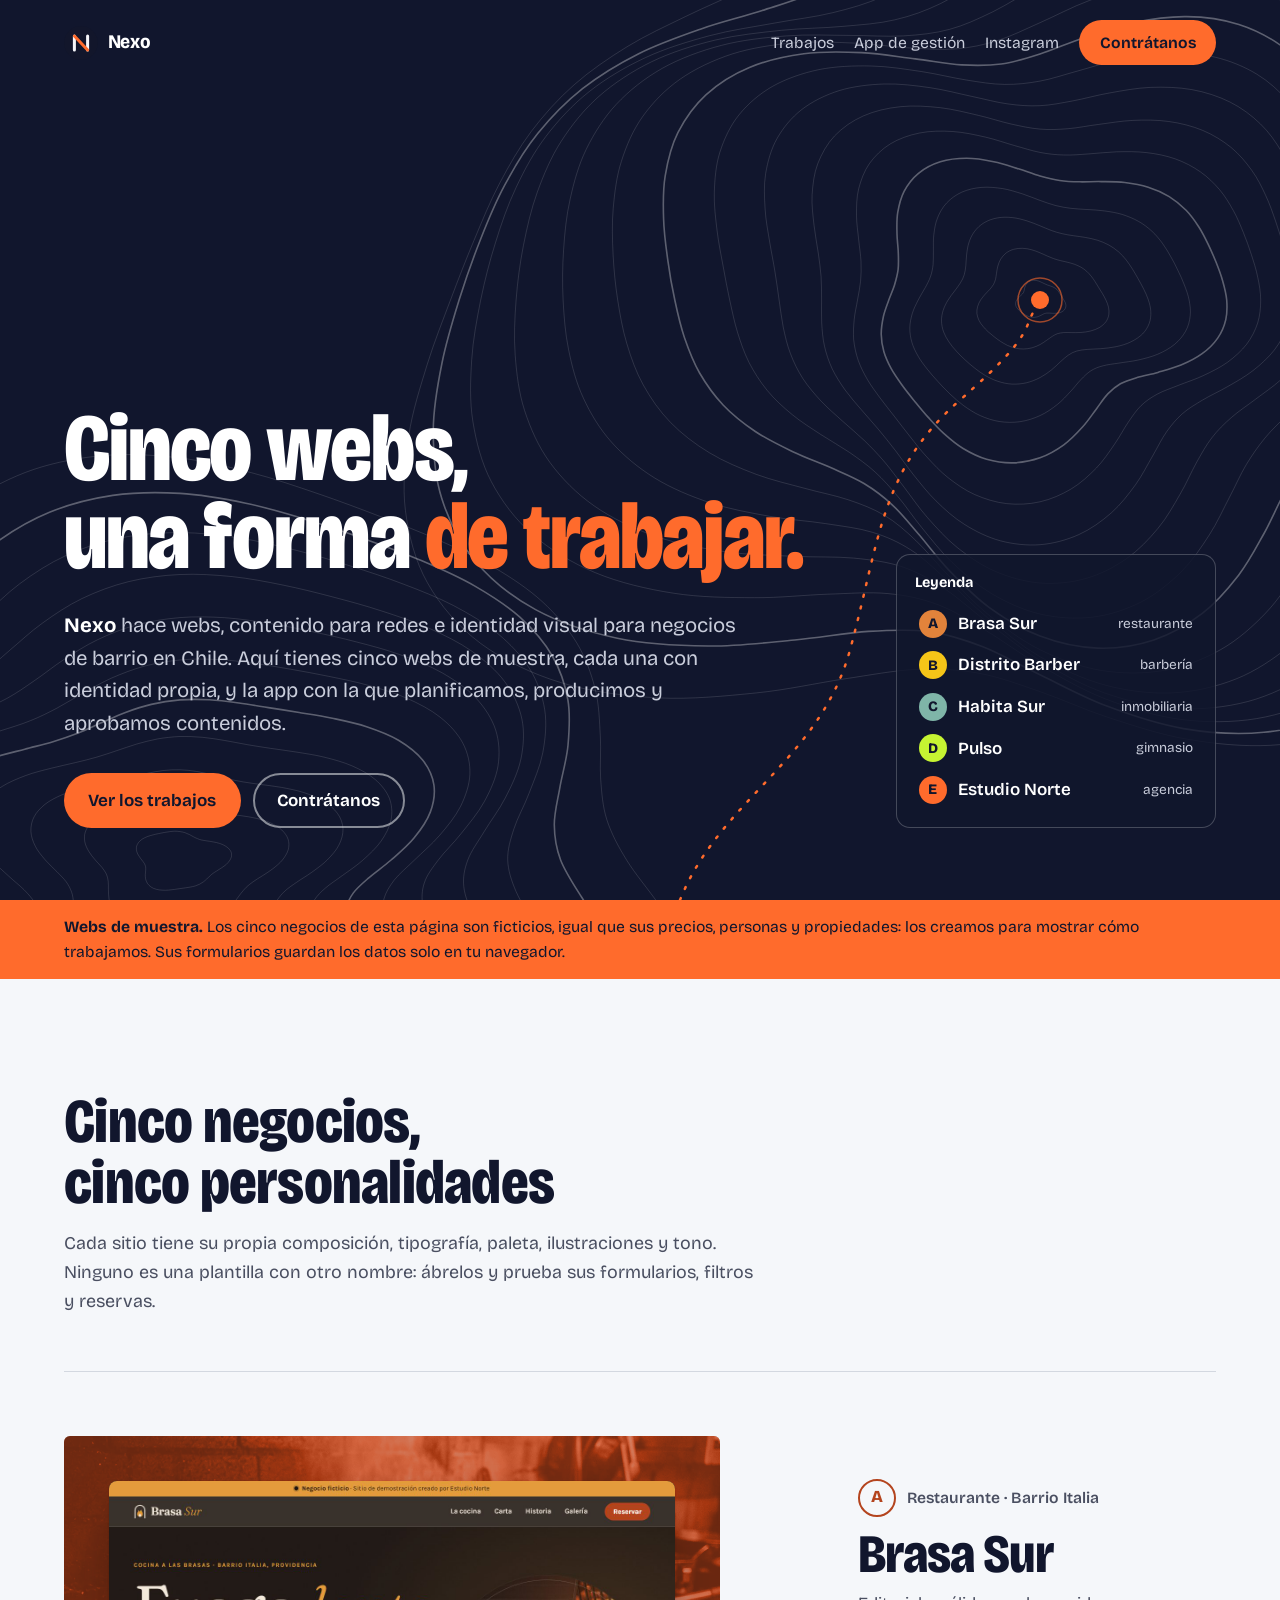
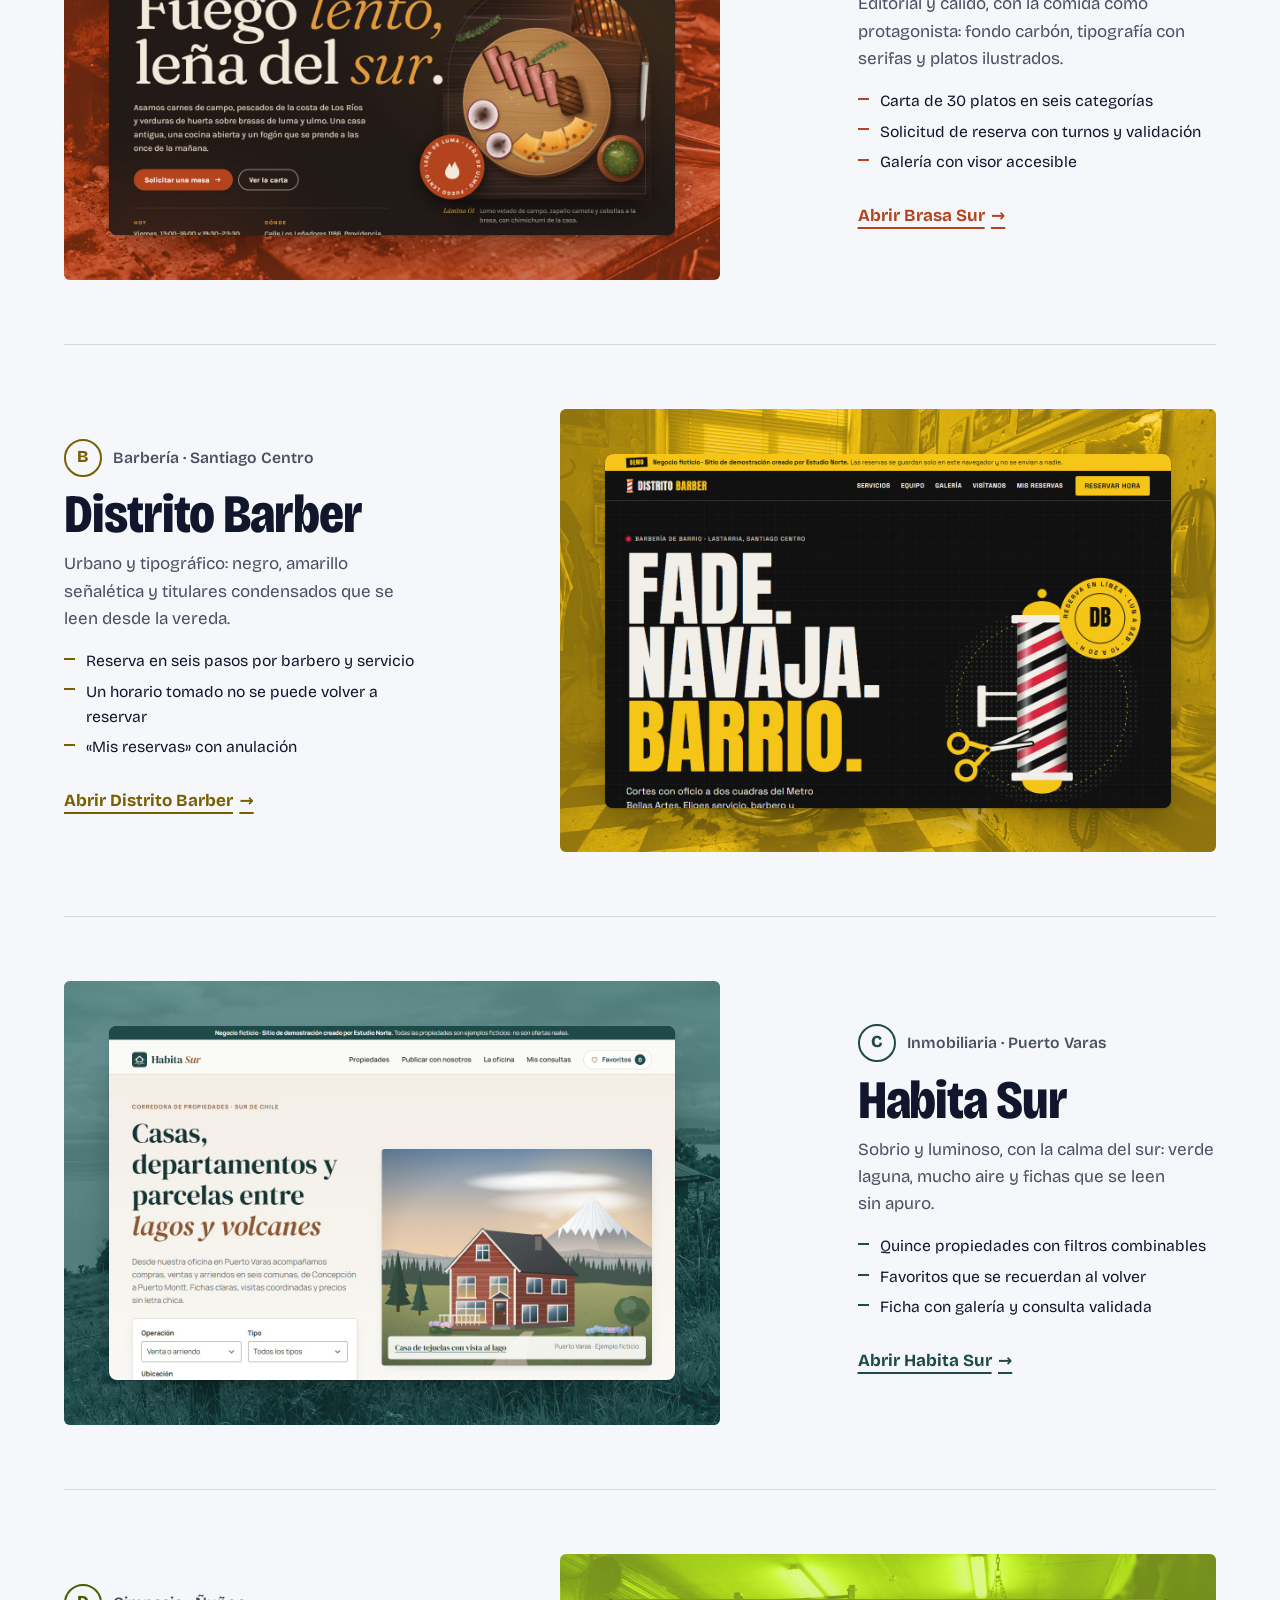
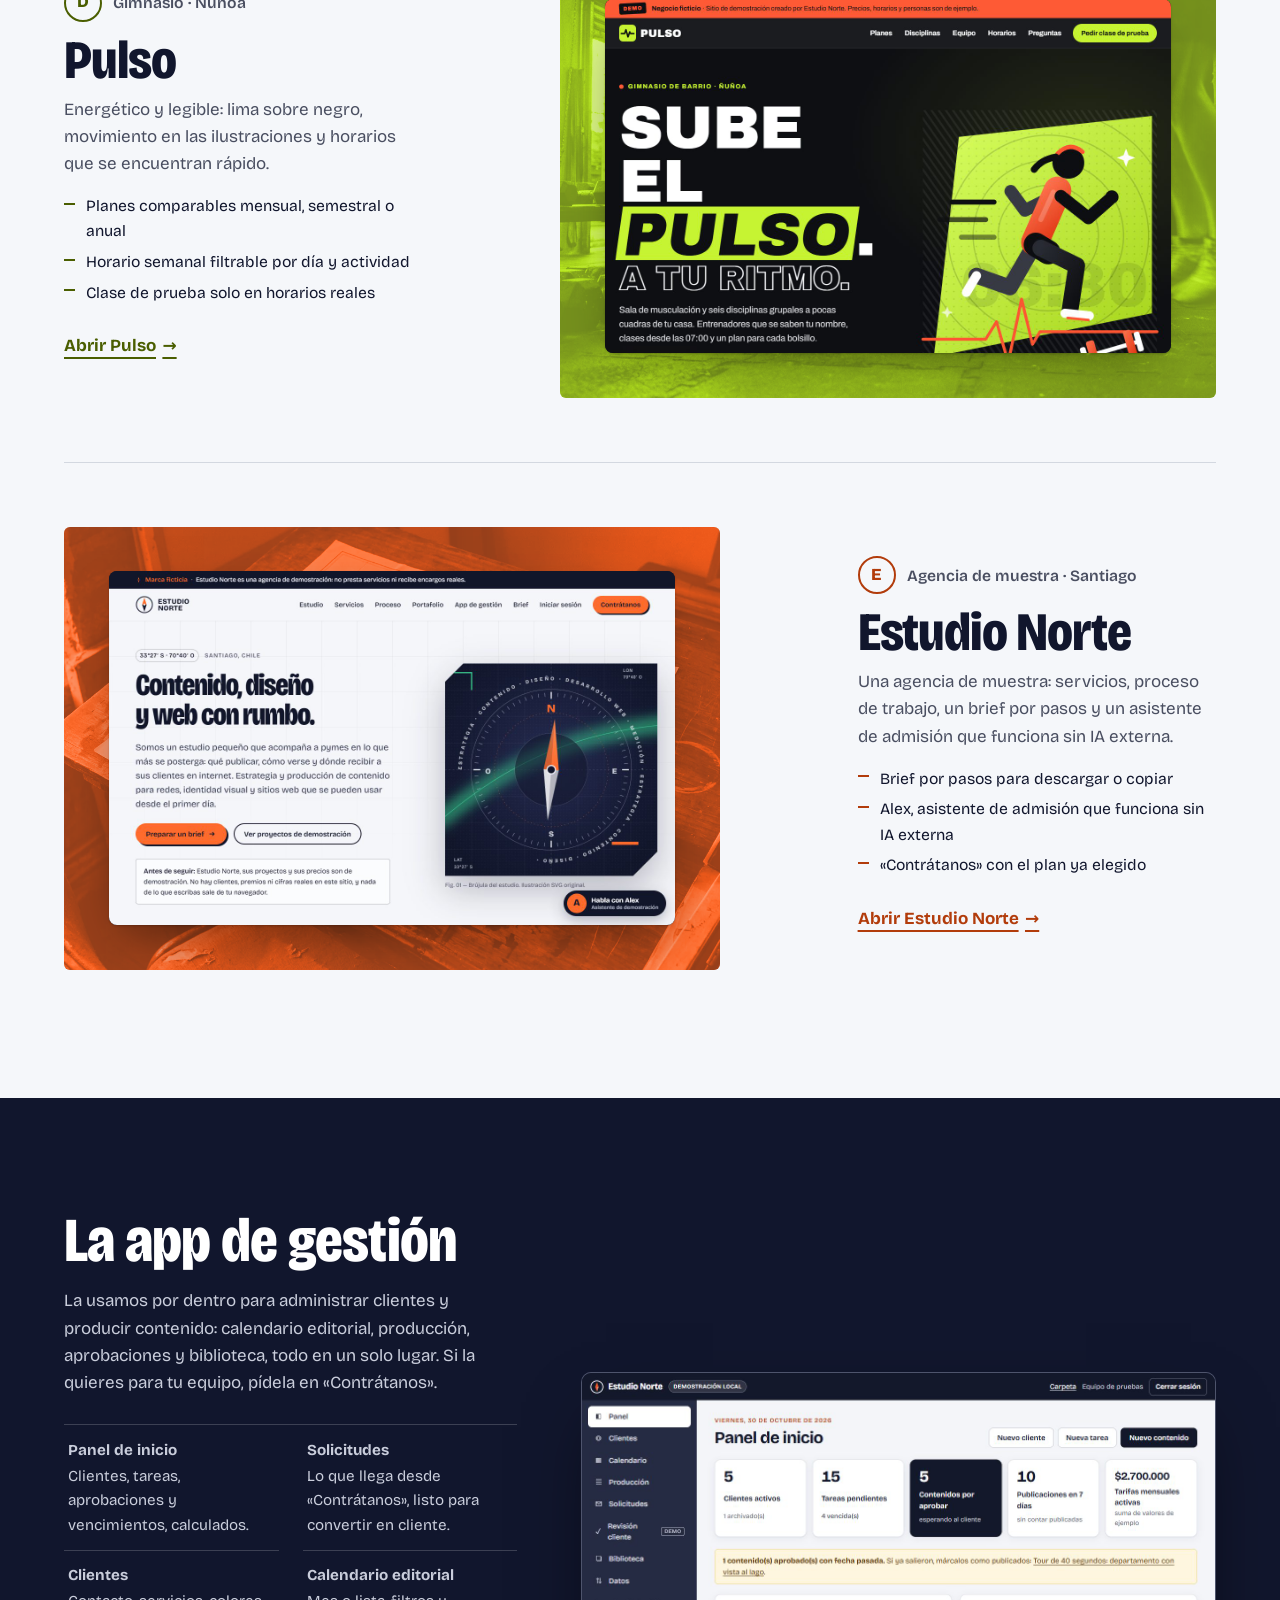
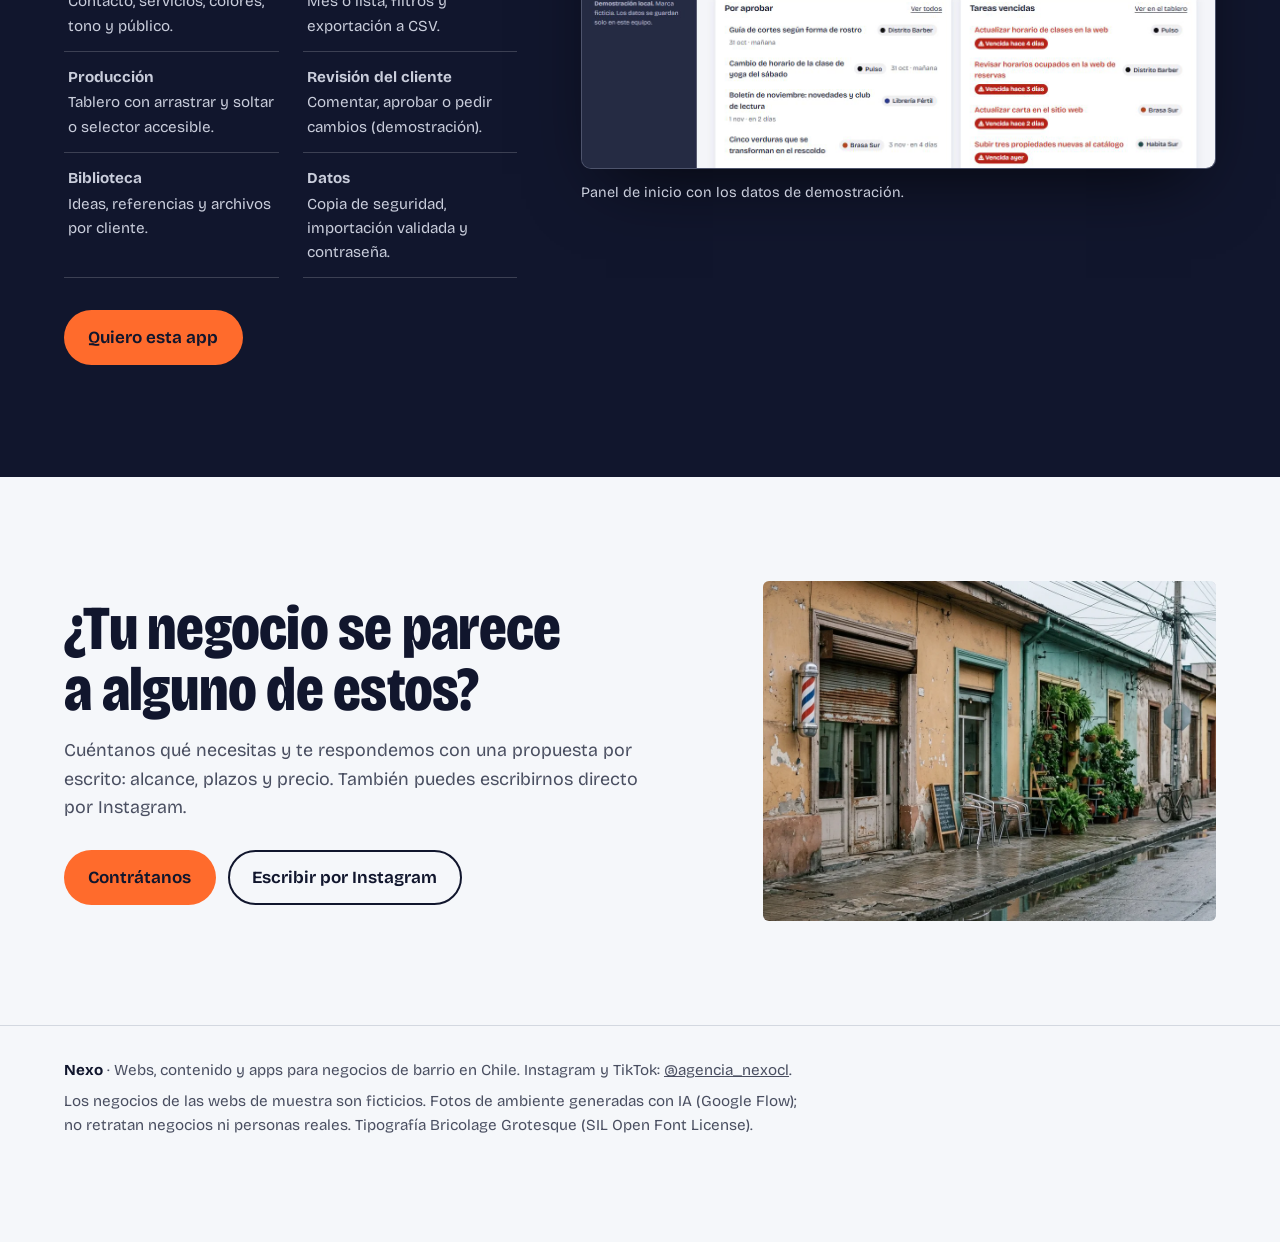
==== index.html @ 9f5756c7 "Publica la web de Nexo: inicio, Contrátanos y cinco webs de muestra Co-Authored-By: Claude Opus 5.5 " ====
<!doctype html>
<html lang="es">
<head>
  <meta charset="utf-8">
  <meta name="viewport" content="width=device-width, initial-scale=1">
  <title>Nexo · Webs, contenido y apps para negocios de barrio</title>
  <meta name="description" content="Nexo hace webs, contenido para redes e identidad visual para negocios de barrio en Chile. Mira cinco webs de muestra y pide tu propuesta.">
  <meta property="og:title" content="Nexo · Webs, contenido y apps para negocios de barrio">
  <meta property="og:description" content="Mira cinco webs de muestra y pide tu propuesta.">
  <meta property="og:image" content="portal/nexo-perfil.png">
  <meta name="theme-color" content="#12162B">
  <link rel="icon" href="app/assets/icono.svg" type="image/svg+xml">
  <link rel="preload" href="portal/assets/fonts/bricolage-grotesque-latin-standard.woff2" as="font" type="font/woff2" crossorigin>
  <link rel="stylesheet" href="portal/portal.css">
</head>
<body>
  <a class="saltar" href="#trabajos">Saltar a los trabajos</a>
  <header class="portada">
    <img class="portada__curvas" src="portal/assets/curvas.svg" alt="" aria-hidden="true">
    <nav class="portada__nav" aria-label="Principal">
      <a class="marca" href="index.html" aria-label="Nexo, inicio"><svg viewBox="0 0 1080 1080" aria-hidden="true"><rect width="1080" height="1080" rx="540" fill="#12162B"/><g fill="none" stroke-linecap="round"><path d="M330 760V320M750 760V320" stroke="#F5F6FA" stroke-width="96"/><path d="M330 320L750 760" stroke="#FF6B2C" stroke-width="96"/></g></svg>Nexo</a>
      <ul>
        <li><a href="#trabajos">Trabajos</a></li>
        <li><a href="#app">App de gestión</a></li>
        <li><a href="https://ig.me/m/agencia_nexocl" rel="noopener">Instagram</a></li>
        <li><a class="boton boton--ruta boton--nav" href="contratar.html">Contrátanos</a></li>
      </ul>
    </nav>

    <div class="portada__cuerpo">
      <h1><span>Cinco webs,</span> <span>una forma</span> <span>de trabajar.</span></h1>
      <p class="portada__bajada"><strong>Nexo</strong> hace webs, contenido para redes e identidad visual para negocios de barrio en Chile. Aquí tienes cinco webs de muestra, cada una con identidad propia, y la app con la que planificamos, producimos y aprobamos contenidos.</p>
      <div class="portada__acciones">
        <a class="boton boton--ruta" href="#trabajos">Ver los trabajos</a>
        <a class="boton boton--borde" href="contratar.html">Contrátanos</a>
      </div>
    </div>

    <nav class="leyenda" aria-label="Leyenda de trabajos">
      <p class="leyenda__titulo" id="leyenda-titulo">Leyenda</p>
      <ol aria-labelledby="leyenda-titulo">
        <li><a href="#obra-brasa"><span class="leyenda__clave" style="--c:#E2833B">A</span>Brasa Sur <small>restaurante</small></a></li>
        <li><a href="#obra-distrito"><span class="leyenda__clave" style="--c:#F5C518">B</span>Distrito Barber <small>barbería</small></a></li>
        <li><a href="#obra-habita"><span class="leyenda__clave" style="--c:#7FB5A8">C</span>Habita Sur <small>inmobiliaria</small></a></li>
        <li><a href="#obra-pulso"><span class="leyenda__clave" style="--c:#C6F432">D</span>Pulso <small>gimnasio</small></a></li>
        <li><a href="#obra-norte"><span class="leyenda__clave" style="--c:#FF6B2C">E</span>Estudio Norte <small>agencia</small></a></li>
      </ol>
    </nav>
  </header>

  <div class="aviso-ficticio" role="note">
    <p><strong>Webs de muestra.</strong> Los cinco negocios de esta página son ficticios, igual que sus precios, personas y propiedades: los creamos para mostrar cómo trabajamos. Sus formularios guardan los datos solo en tu navegador.</p>
  </div>

  <main id="trabajos" tabindex="-1">
    <section class="trabajos" aria-labelledby="t-trabajos">
      <div class="cabecera">
        <h2 id="t-trabajos">Cinco negocios, cinco personalidades</h2>
        <p>Cada sitio tiene su propia composición, tipografía, paleta, ilustraciones y tono. Ninguno es una plantilla con otro nombre: ábrelos y prueba sus formularios, filtros y reservas.</p>
      </div>

      <ol class="obras">
        <li class="obra" id="obra-brasa" style="--lamina:#B4441E;--clave:#B4441E">
          <a class="obra__lamina" href="sitios/brasa-sur/index.html" tabindex="-1" aria-hidden="true">
            <img class="obra__fondo" src="portal/fotos/en-brasa-sur.webp" alt="" width="1376" height="768" loading="lazy">
            <img src="portal/miniaturas/brasa-sur.jpg" alt="" width="1280" height="800" loading="lazy" data-miniatura>
            <span class="obra__respaldo">Brasa Sur</span>
          </a>
          <div class="obra__texto">
            <p class="obra__clave"><span aria-hidden="true">A</span>Restaurante · Barrio Italia</p>
            <h3 class="obra__nombre">Brasa Sur</h3>
            <p class="obra__desc">Editorial y cálido, con la comida como protagonista: fondo carbón, tipografía con serifas y platos ilustrados.</p>
            <ul class="obra__probar" aria-label="Qué probar en Brasa Sur">
              <li>Carta de 30 platos en seis categorías</li>
              <li>Solicitud de reserva con turnos y validación</li>
              <li>Galería con visor accesible</li>
            </ul>
            <a class="obra__ir" href="sitios/brasa-sur/index.html">Abrir Brasa Sur <span aria-hidden="true">→</span></a>
          </div>
        </li>

        <li class="obra" id="obra-distrito" style="--lamina:#F5C518;--clave:#7A5F00">
          <a class="obra__lamina" href="sitios/distrito-barber/index.html" tabindex="-1" aria-hidden="true">
            <img class="obra__fondo" src="portal/fotos/en-distrito-barber.webp" alt="" width="1376" height="768" loading="lazy">
            <img src="portal/miniaturas/distrito-barber.jpg" alt="" width="1280" height="800" loading="lazy" data-miniatura>
            <span class="obra__respaldo">Distrito Barber</span>
          </a>
          <div class="obra__texto">
            <p class="obra__clave"><span aria-hidden="true">B</span>Barbería · Santiago Centro</p>
            <h3 class="obra__nombre">Distrito Barber</h3>
            <p class="obra__desc">Urbano y tipográfico: negro, amarillo señalética y titulares condensados que se leen desde la vereda.</p>
            <ul class="obra__probar" aria-label="Qué probar en Distrito Barber">
              <li>Reserva en seis pasos por barbero y servicio</li>
              <li>Un horario tomado no se puede volver a reservar</li>
              <li>«Mis reservas» con anulación</li>
            </ul>
            <a class="obra__ir" href="sitios/distrito-barber/index.html">Abrir Distrito Barber <span aria-hidden="true">→</span></a>
          </div>
        </li>

        <li class="obra" id="obra-habita" style="--lamina:#1F4A4A;--clave:#1F4A4A">
          <a class="obra__lamina" href="sitios/habita-sur/index.html" tabindex="-1" aria-hidden="true">
            <img class="obra__fondo" src="portal/fotos/en-habita-sur.webp" alt="" width="1376" height="768" loading="lazy">
            <img src="portal/miniaturas/habita-sur.jpg" alt="" width="1280" height="800" loading="lazy" data-miniatura>
            <span class="obra__respaldo">Habita Sur</span>
          </a>
          <div class="obra__texto">
            <p class="obra__clave"><span aria-hidden="true">C</span>Inmobiliaria · Puerto Varas</p>
            <h3 class="obra__nombre">Habita Sur</h3>
            <p class="obra__desc">Sobrio y luminoso, con la calma del sur: verde laguna, mucho aire y fichas que se leen sin apuro.</p>
            <ul class="obra__probar" aria-label="Qué probar en Habita Sur">
              <li>Quince propiedades con filtros combinables</li>
              <li>Favoritos que se recuerdan al volver</li>
              <li>Ficha con galería y consulta validada</li>
            </ul>
            <a class="obra__ir" href="sitios/habita-sur/index.html">Abrir Habita Sur <span aria-hidden="true">→</span></a>
          </div>
        </li>

        <li class="obra" id="obra-pulso" style="--lamina:#C6F432;--clave:#4A5E00">
          <a class="obra__lamina" href="sitios/pulso/index.html" tabindex="-1" aria-hidden="true">
            <img class="obra__fondo" src="portal/fotos/en-pulso.webp" alt="" width="1376" height="768" loading="lazy">
            <img src="portal/miniaturas/pulso.jpg" alt="" width="1280" height="800" loading="lazy" data-miniatura>
            <span class="obra__respaldo">Pulso</span>
          </a>
          <div class="obra__texto">
            <p class="obra__clave"><span aria-hidden="true">D</span>Gimnasio · Ñuñoa</p>
            <h3 class="obra__nombre">Pulso</h3>
            <p class="obra__desc">Energético y legible: lima sobre negro, movimiento en las ilustraciones y horarios que se encuentran rápido.</p>
            <ul class="obra__probar" aria-label="Qué probar en Pulso">
              <li>Planes comparables mensual, semestral o anual</li>
              <li>Horario semanal filtrable por día y actividad</li>
              <li>Clase de prueba solo en horarios reales</li>
            </ul>
            <a class="obra__ir" href="sitios/pulso/index.html">Abrir Pulso <span aria-hidden="true">→</span></a>
          </div>
        </li>

        <li class="obra" id="obra-norte" style="--lamina:#FF6B2C;--clave:#B23C0B">
          <a class="obra__lamina" href="sitios/estudio-norte/index.html" tabindex="-1" aria-hidden="true">
            <img class="obra__fondo" src="portal/fotos/en-mesa-de-trabajo.webp" alt="" width="1376" height="768" loading="lazy">
            <img src="portal/miniaturas/estudio-norte.jpg" alt="" width="1280" height="800" loading="lazy" data-miniatura>
            <span class="obra__respaldo">Estudio Norte</span>
          </a>
          <div class="obra__texto">
            <p class="obra__clave"><span aria-hidden="true">E</span>Agencia de muestra · Santiago</p>
            <h3 class="obra__nombre">Estudio Norte</h3>
            <p class="obra__desc">Una agencia de muestra: servicios, proceso de trabajo, un brief por pasos y un asistente de admisión que funciona sin IA externa.</p>
            <ul class="obra__probar" aria-label="Qué probar en Estudio Norte">
              <li>Brief por pasos para descargar o copiar</li>
              <li>Alex, asistente de admisión que funciona sin IA externa</li>
              <li>«Contrátanos» con el plan ya elegido</li>
            </ul>
            <a class="obra__ir" href="sitios/estudio-norte/index.html">Abrir Estudio Norte <span aria-hidden="true">→</span></a>
          </div>
        </li>
      </ol>
    </section>

    <section class="app" id="app" aria-labelledby="t-app">
      <div class="app__interior">
        <div class="app__texto">
          <h2 id="t-app">La app de gestión</h2>
          <p>La usamos por dentro para administrar clientes y producir contenido: calendario editorial, producción, aprobaciones y biblioteca, todo en un solo lugar. Si la quieres para tu equipo, pídela en «Contrátanos».</p>
          <ul class="funciones">
            <li><span class="funcion"><strong>Panel de inicio</strong><span>Clientes, tareas, aprobaciones y vencimientos, calculados.</span></span></li>
            <li><span class="funcion"><strong>Solicitudes</strong><span>Lo que llega desde «Contrátanos», listo para convertir en cliente.</span></span></li>
            <li><span class="funcion"><strong>Clientes</strong><span>Contacto, servicios, colores, tono y público.</span></span></li>
            <li><span class="funcion"><strong>Calendario editorial</strong><span>Mes o lista, filtros y exportación a CSV.</span></span></li>
            <li><span class="funcion"><strong>Producción</strong><span>Tablero con arrastrar y soltar o selector accesible.</span></span></li>
            <li><span class="funcion"><strong>Revisión del cliente</strong><span>Comentar, aprobar o pedir cambios (demostración).</span></span></li>
            <li><span class="funcion"><strong>Biblioteca</strong><span>Ideas, referencias y archivos por cliente.</span></span></li>
            <li><span class="funcion"><strong>Datos</strong><span>Copia de seguridad, importación validada y contraseña.</span></span></li>
          </ul>
          <div class="app__accion">
            <a class="boton boton--ruta" href="contratar.html?plan=conversar&amp;origen=web-app">Quiero esta app</a>
          </div>
        </div>
        <figure class="app__captura">
          <img src="portal/miniaturas/app-panel.jpg" alt="Panel de inicio de la app: indicadores de clientes activos, tareas vencidas y contenidos por aprobar, con la lista de próximos vencimientos." width="1280" height="800" loading="lazy" data-miniatura>
          <figcaption>Panel de inicio con los datos de demostración.</figcaption>
        </figure>
      </div>
    </section>

    <section class="rumbo" aria-labelledby="t-rumbo">
      <div class="rumbo__texto">
        <h2 id="t-rumbo">¿Tu negocio se parece a alguno de estos?</h2>
        <p>Cuéntanos qué necesitas y te respondemos con una propuesta por escrito: alcance, plazos y precio. También puedes escribirnos directo por Instagram.</p>
        <div class="rumbo__acciones">
          <a class="boton boton--ruta" href="contratar.html">Contrátanos</a>
          <a class="boton boton--linea" href="https://ig.me/m/agencia_nexocl" rel="noopener">Escribir por Instagram</a>
        </div>
      </div>
      <figure class="rumbo__foto">
        <img src="portal/fotos/en-barrio.webp" alt="Calle de un barrio de Santiago después de la lluvia: fachadas antiguas color ocre y turquesa, una barbería, un café con pizarra y una tienda de plantas." width="1376" height="768" loading="lazy">
      </figure>
    </section>
  </main>

  <footer class="pie">
    <p><strong>Nexo</strong> · Webs, contenido y apps para negocios de barrio en Chile. Instagram y TikTok: <a href="https://www.instagram.com/agencia_nexocl/" rel="noopener">@agencia_nexocl</a>.</p>
    <p>Los negocios de las webs de muestra son ficticios. Fotos de ambiente generadas con IA (Google Flow); no retratan negocios ni personas reales. Tipografía Bricolage Grotesque (SIL Open Font License).</p>
  </footer>
  <script src="portal/portal.js"></script>
</body>
</html>
---- portal/portal.css ----
/* Portafolio de Estudio Norte · hoja topográfica: tinta azul noche, carta fría y una ruta naranja. */
@font-face {
  font-family: 'Bricolage Grotesque';
  src: url('assets/fonts/bricolage-grotesque-latin-standard.woff2') format('woff2-variations'), url('assets/fonts/bricolage-grotesque-latin-standard.woff2') format('woff2');
  font-weight: 200 800; font-stretch: 75% 100%; font-display: swap;
}

:root {
  --noche: oklch(0.21 0.045 272);
  --noche-2: oklch(0.29 0.055 272);
  --carta: oklch(0.975 0.005 262);
  --carta-2: oklch(0.945 0.008 262);
  --superficie: oklch(1 0 0);
  --tinta: oklch(0.21 0.045 272);
  --tinta-suave: oklch(0.43 0.03 272);
  --linea: oklch(0.88 0.012 265);
  --sobre-noche: oklch(0.85 0.02 272);
  --ruta: #FF6B2C;
  --ruta-texto: #B23C0B;
  --fuente: 'Bricolage Grotesque', 'Segoe UI', system-ui, -apple-system, Roboto, sans-serif;
  --margen: clamp(1rem, 5vw, 4.5rem);
  --ancho: 1440px;
  --curva: cubic-bezier(.22, 1, .36, 1);
}
*, *::before, *::after { box-sizing: border-box; }
html { scroll-behavior: smooth; }
body { margin: 0; font-family: var(--fuente); color: var(--tinta); background: var(--carta); line-height: 1.6; font-size: 1.0625rem; -webkit-font-smoothing: antialiased; }
img { max-width: 100%; height: auto; }
a { color: inherit; }
h1, h2, h3 { text-wrap: balance; overflow-wrap: break-word; }
p { text-wrap: pretty; }
:focus-visible { outline: 3px solid var(--ruta); outline-offset: 3px; border-radius: 4px; }
[hidden] { display: none !important; }
.sr-only { position: absolute; width: 1px; height: 1px; padding: 0; margin: -1px; overflow: hidden; clip: rect(0 0 0 0); white-space: nowrap; border: 0; }
.saltar { position: absolute; left: 12px; top: -60px; background: var(--superficie); color: var(--tinta); padding: .6rem 1rem; z-index: 50; border-radius: 6px; }
.saltar:focus { top: 12px; }
main { outline: none; }

/* Botones */
.boton { display: inline-flex; align-items: center; justify-content: center; min-height: 48px; padding: .75rem 1.4rem; border-radius: 999px; font: inherit; font-weight: 650; text-decoration: none; border: 2px solid transparent; cursor: pointer; }
.boton--ruta { background: var(--ruta); color: var(--noche); }
.boton--ruta:hover { background: #FF8550; }
.boton--borde { border-color: oklch(1 0 0 / .5); color: #fff; background: transparent; }
.boton--borde:hover { border-color: #fff; background: oklch(1 0 0 / .08); }
.boton--noche { background: var(--noche); color: #fff; }
.boton--noche:hover { background: var(--noche-2); }
.boton--linea { border-color: var(--noche); color: var(--noche); background: transparent; }
.boton--linea:hover { background: var(--noche); color: #fff; }
.boton--texto { background: none; color: var(--tinta); text-decoration: underline; text-decoration-thickness: 2px; text-underline-offset: 6px; text-decoration-color: var(--ruta); }
.boton--nav { min-height: 44px; padding: .5rem 1.15rem; }

/* Portada: mapa de curvas de nivel */
.portada {
  position: relative; overflow: clip; isolation: isolate;
  background: var(--noche); color: #fff;
  padding: 1.25rem var(--margen) clamp(2.5rem, 6vw, 4.5rem);
  display: grid; grid-template-columns: minmax(0, 1fr); gap: clamp(2.5rem, 6vw, 4rem);
}
.portada__curvas { position: absolute; inset: 0; width: 100%; height: 100%; object-fit: cover; z-index: -1; pointer-events: none; }
.portada__nav { display: flex; flex-wrap: wrap; align-items: center; justify-content: space-between; gap: .75rem 1.5rem; }
.marca { display: inline-flex; align-items: center; gap: .6rem; font-weight: 750; font-size: 1.2rem; font-stretch: 90%; text-decoration: none; letter-spacing: -.01em; }
.marca svg { width: 34px; height: 34px; }
.portada__nav ul { list-style: none; display: flex; flex-wrap: wrap; align-items: center; gap: .25rem 1.25rem; margin: 0; padding: 0; font-size: .98rem; }
.portada__nav ul a:not(.boton) { text-decoration: none; color: var(--sobre-noche); padding: .35rem 0; display: inline-block; }
.portada__nav ul a:not(.boton):hover { color: #fff; text-decoration: underline; text-decoration-color: var(--ruta); text-decoration-thickness: 2px; text-underline-offset: 6px; }
.portada__nav .nav-sesion a:not(.boton) { color: #fff; font-weight: 650; }
.portada__cuerpo { max-width: 56rem; margin-top: clamp(2rem, 9vw, 7.5rem); }
.portada h1 { font-weight: 800; font-stretch: 82%; font-size: clamp(2.9rem, 1.2rem + 7vw, 6rem); line-height: .92; letter-spacing: -.012em; margin: 0 0 1.75rem; }
.portada h1 span { display: inline-block; }
.portada h1 span:last-child { color: var(--ruta); }
.portada__bajada { font-size: clamp(1.08rem, 1rem + .35vw, 1.3rem); max-width: 54ch; color: var(--sobre-noche); margin: 0 0 2rem; }
.portada__bajada strong { color: #fff; }
.portada__acciones { display: flex; flex-wrap: wrap; gap: .75rem; }

.leyenda { align-self: end; justify-self: start; width: min(100%, 22rem); padding: 1rem 1.1rem 1.1rem; border: 1px solid oklch(1 0 0 / .22); border-radius: 14px; background: oklch(0.21 0.045 272 / .82); }
.leyenda__titulo { margin: 0 0 .6rem; font-size: .9rem; font-weight: 700; color: #fff; }
.leyenda ol { list-style: none; margin: 0; padding: 0; display: grid; gap: .15rem; }
.leyenda a { display: flex; align-items: center; gap: .7rem; padding: .35rem .25rem; border-radius: 8px; text-decoration: none; color: #fff; font-weight: 600; }
.leyenda a:hover { background: oklch(1 0 0 / .08); }
.leyenda small { margin-left: auto; font-size: .85rem; font-weight: 400; color: var(--sobre-noche); }
.leyenda__clave { width: 28px; height: 28px; flex-shrink: 0; display: grid; place-items: center; border-radius: 50%; background: var(--c); color: var(--noche); font-weight: 800; font-size: .9rem; }
@media (min-width: 1000px) {
  .portada { grid-template-columns: minmax(0, 1fr) 20rem; grid-template-rows: auto 1fr; min-height: min(100svh, 920px); }
  .portada__nav { grid-column: 1 / -1; }
  .portada__cuerpo { align-self: end; }
  .leyenda { justify-self: end; }
}

.aviso-ficticio { background: var(--ruta); color: var(--noche); padding: .9rem var(--margen); }
.aviso-ficticio p { margin: 0; max-width: 1100px; font-size: .98rem; }

/* Trabajos */
.trabajos { padding: clamp(3.5rem, 9vw, 7rem) var(--margen) clamp(2rem, 5vw, 4rem); max-width: 1440px; margin: 0 auto; }
.cabecera { max-width: 46rem; margin-bottom: clamp(2rem, 5vw, 3.5rem); }
.cabecera h2, .app h2, .rumbo h2, .titulo-404 { font-weight: 800; font-stretch: 80%; font-size: clamp(2.1rem, 1rem + 3.8vw, 3.9rem); line-height: .98; letter-spacing: -.012em; margin: 0 0 1rem; }
.cabecera p { color: var(--tinta-suave); font-size: 1.12rem; margin: 0; max-width: 60ch; }

.obras { list-style: none; margin: 0; padding: 0; }
.obra { display: grid; grid-template-columns: minmax(0, 1fr); gap: 1.5rem; padding: clamp(2rem, 5vw, 4rem) 0; border-top: 1px solid var(--linea); scroll-margin-top: 1rem; }
.obra__lamina { position: relative; isolation: isolate; display: block; padding: clamp(.9rem, 3.5vw, 3rem); background: var(--lamina); border-radius: 6px; overflow: hidden; }
.obra__lamina img { position: relative; z-index: 1; display: block; width: 100%; aspect-ratio: 16 / 10; object-fit: cover; object-position: top center; border-radius: 8px; box-shadow: 0 1px 2px rgb(0 0 0 / .2), 0 22px 50px -18px rgb(0 0 0 / .55); background: var(--noche); }
/* Foto de ambiente teñida con el color de cada web: la lámina conserva su color y gana textura. */
.obra__lamina .obra__fondo { position: absolute; inset: 0; z-index: 0; width: 100%; height: 100%; aspect-ratio: auto; border-radius: 0; box-shadow: none; background: none; mix-blend-mode: luminosity; opacity: .42; }
.obra__respaldo { position: absolute; inset: 0; display: grid; place-items: center; font-weight: 800; font-stretch: 75%; font-size: clamp(2rem, 6vw, 3.5rem); color: var(--carta); }
.obra__texto { display: flex; flex-direction: column; align-items: flex-start; gap: .6rem; }
.obra__clave { display: flex; align-items: center; gap: .7rem; margin: 0; font-size: .98rem; font-weight: 600; color: var(--tinta-suave); }
.obra__clave span { width: 38px; height: 38px; display: grid; place-items: center; border-radius: 50%; border: 2px solid var(--clave); color: var(--clave); font-weight: 800; font-size: 1.05rem; }
.obra__nombre { margin: .2rem 0 0; font-weight: 800; font-stretch: 82%; font-size: clamp(2.2rem, 1.3rem + 2.6vw, 3.4rem); line-height: .95; letter-spacing: -.02em; }
.obra__desc { margin: 0; color: var(--tinta-suave); max-width: 46ch; }
.obra__probar { list-style: none; margin: .4rem 0 .2rem; padding: 0; display: grid; gap: .35rem; width: 100%; }
.obra__probar li { position: relative; padding-left: 1.4rem; font-size: .98rem; }
.obra__probar li::before { content: ''; position: absolute; left: 0; top: .62em; width: .7rem; height: 2px; background: var(--clave); }
.obra__ir { margin-top: .4rem; display: inline-flex; align-items: center; gap: .4rem; min-height: 44px; font-weight: 700; color: var(--clave); text-decoration: underline; text-decoration-thickness: 2px; text-underline-offset: 6px; }
.obra__ir:hover { color: var(--tinta); }
@media (min-width: 960px) {
  .obra { grid-template-columns: repeat(12, minmax(0, 1fr)); gap: 0 clamp(1.5rem, 3vw, 3rem); align-items: center; }
  .obra__lamina { grid-column: 1 / span 7; grid-row: 1; }
  .obra__texto { grid-column: 9 / span 4; grid-row: 1; }
  .obra:nth-child(even) .obra__lamina { grid-column: 6 / span 7; }
  .obra:nth-child(even) .obra__texto { grid-column: 1 / span 4; }
}

/* App de gestión: banda nocturna con la captura del panel */
.app { background: var(--noche); color: #fff; padding: clamp(3.5rem, 9vw, 7rem) var(--margen); scroll-margin-top: 0; }
.app__interior { max-width: 1440px; margin: 0 auto; display: grid; grid-template-columns: minmax(0, 1fr); gap: clamp(2rem, 5vw, 4rem); align-items: center; }
.app__texto > p { color: var(--sobre-noche); max-width: 52ch; margin: 0 0 1.75rem; }
.funciones { list-style: none; margin: 0 0 2rem; padding: 0; display: grid; grid-template-columns: minmax(0, 1fr); border-top: 1px solid oklch(1 0 0 / .18); }
.funciones li { border-bottom: 1px solid oklch(1 0 0 / .18); }
.funciones a { display: grid; gap: .1rem; padding: .8rem .25rem; text-decoration: none; }
.funciones strong { font-weight: 700; }
.funciones span { color: var(--sobre-noche); font-size: .95rem; }
.funciones a:hover strong { color: var(--ruta); }
@media (min-width: 640px) { .funciones { grid-template-columns: repeat(2, minmax(0, 1fr)); column-gap: 1.5rem; } }
.app__accion { display: flex; flex-wrap: wrap; align-items: center; gap: .75rem 1.25rem; }
.app__texto > .app__nota { margin: 1rem 0 0; color: var(--sobre-noche); font-size: .95rem; }
.app code { white-space: nowrap; background: oklch(1 0 0 / .12); padding: .1rem .4rem; border-radius: 4px; color: #fff; font-size: .9em; }
.estado-servidor { margin: 1rem 0 0; font-size: .95rem; color: var(--sobre-noche); }
.estado-servidor:empty { display: none; }
.app__captura { margin: 0; }
.app__captura img { display: block; width: 100%; aspect-ratio: 16 / 10; object-fit: cover; object-position: top left; border-radius: 10px; border: 1px solid oklch(1 0 0 / .2); box-shadow: 0 30px 70px -25px rgb(0 0 0 / .7); background: var(--noche-2); }
.app__captura figcaption { margin-top: .75rem; font-size: .9rem; color: var(--sobre-noche); }
@media (min-width: 1100px) { .app__interior { grid-template-columns: minmax(0, 5fr) minmax(0, 7fr); } }

/* Rumbo: siguiente paso */
.rumbo { max-width: 1440px; margin: 0 auto; padding: clamp(3.5rem, 9vw, 6.5rem) var(--margen); display: grid; grid-template-columns: minmax(0, 1fr); gap: 2rem clamp(2rem, 5vw, 4.5rem); align-items: center; }
.rumbo h2 { max-width: 18ch; }
.rumbo p { color: var(--tinta-suave); max-width: 56ch; margin: 0 0 1.75rem; font-size: 1.12rem; }
.rumbo__acciones { display: flex; flex-wrap: wrap; gap: .75rem; }
.rumbo__foto { margin: 0; }
.rumbo__foto img { display: block; width: 100%; aspect-ratio: 4 / 3; object-fit: cover; object-position: 30% 50%; border-radius: 6px; background: var(--carta-2); }
@media (min-width: 960px) { .rumbo { grid-template-columns: minmax(0, 7fr) minmax(0, 5fr); } }

.pie { padding: 2rem var(--margen) 6.5rem; border-top: 1px solid var(--linea); color: var(--tinta-suave); font-size: .95rem; display: grid; gap: .4rem; }
.pie p { margin: 0; max-width: 75ch; }
.pie strong { color: var(--tinta); }

/* Cabecera nocturna de las páginas internas («Contrátanos»): la misma hoja topográfica, más baja. */
.cabecera-noche { position: relative; overflow: clip; isolation: isolate; background: var(--noche); color: #fff; padding: 1.25rem var(--margen) clamp(2.5rem, 6vw, 4rem); }
.cabecera-noche .portada__curvas { object-position: 70% 30%; }
.cabecera-noche__cuerpo { max-width: var(--ancho); margin: clamp(2rem, 6vw, 4.5rem) auto 0; }
.cabecera-noche h1 { font-weight: 800; font-stretch: 82%; font-size: clamp(2.6rem, 1.2rem + 5vw, 5rem); line-height: .94; letter-spacing: -.012em; margin: 0 0 1rem; }
.cabecera-noche h1 span { color: var(--ruta); }
.cabecera-noche p { color: var(--sobre-noche); max-width: 58ch; margin: 0; font-size: clamp(1.05rem, 1rem + .3vw, 1.2rem); }

/* Movimiento: una entrada orquestada en la portada y respuestas suaves al pasar el puntero. */
@media (prefers-reduced-motion: no-preference) {
  .portada__curvas { animation: curvas-entrar 1.6s var(--curva) both; }
  .portada h1 span { animation: subir .9s var(--curva) both; }
  .portada h1 span:nth-child(2) { animation-delay: .08s; }
  .portada h1 span:nth-child(3) { animation-delay: .16s; }
  .portada__bajada, .portada__acciones { animation: subir .9s .24s var(--curva) both; }
  .leyenda { animation: subir .9s .36s var(--curva) both; }
  @keyframes subir { from { transform: translateY(18px); } }
  @keyframes curvas-entrar { from { transform: scale(1.06); opacity: .45; } }
  .boton { transition: background-color .2s, border-color .2s, color .2s, transform .2s var(--curva); }
  .boton:hover { transform: translateY(-2px); }
  .obra__lamina img:not(.obra__fondo) { transition: transform .5s var(--curva), box-shadow .5s var(--curva); }
  .obra:hover .obra__lamina img:not(.obra__fondo) { transform: translateY(-6px); box-shadow: 0 1px 2px rgb(0 0 0 / .2), 0 32px 60px -20px rgb(0 0 0 / .6); }
  .obra__lamina .obra__fondo { transition: transform 1.2s var(--curva); }
  .obra:hover .obra__lamina .obra__fondo { transform: scale(1.04); }
  .obra__ir span { transition: transform .25s var(--curva); }
  .obra__ir:hover span { transform: translateX(4px); }
}
@media (prefers-reduced-motion: reduce) {
  html { scroll-behavior: auto; }
  *, *::before, *::after { animation: none !important; transition: none !important; }
}

/* Versión pública: funciones sin enlace a la app y resumen para copiar en «Contrátanos». */
.funciones .funcion { display: grid; gap: .1rem; padding: .8rem .25rem; }
.portada__nav .marca svg, .cabecera-noche .marca svg { border-radius: 50%; }
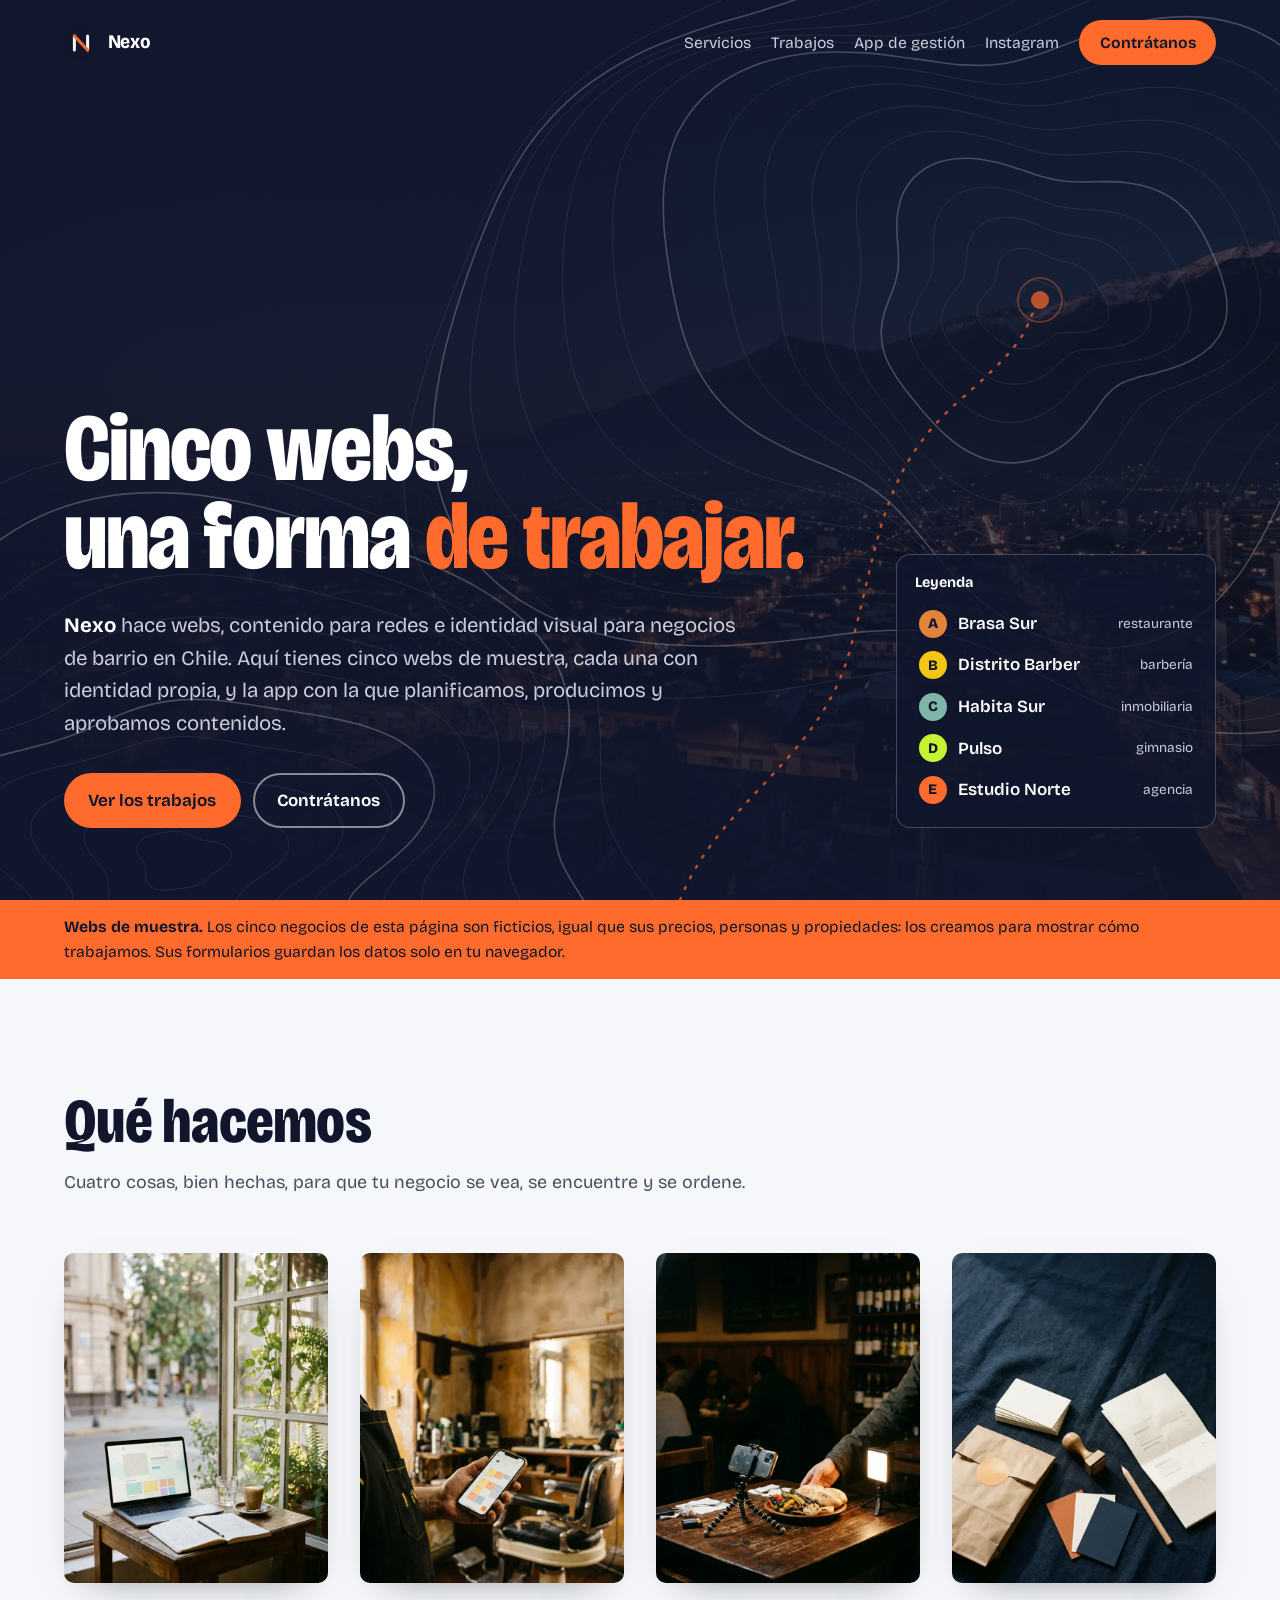
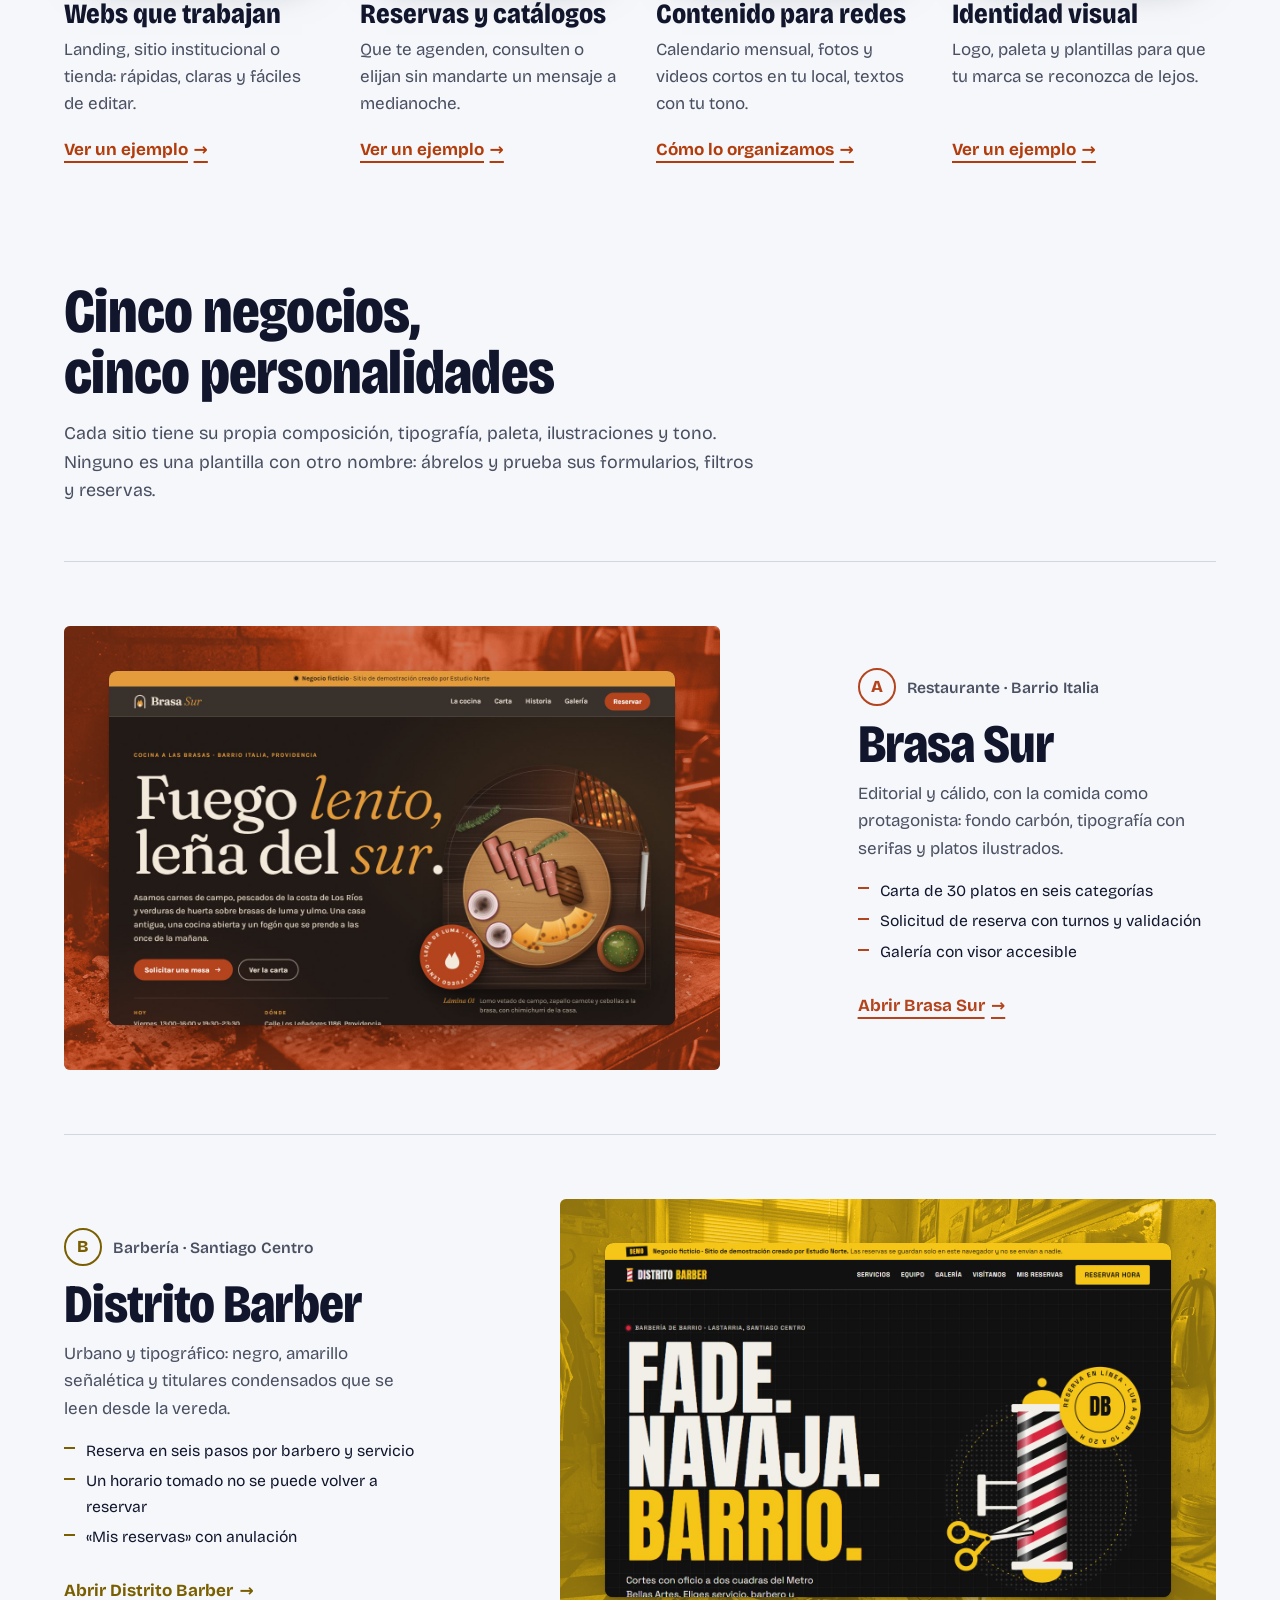
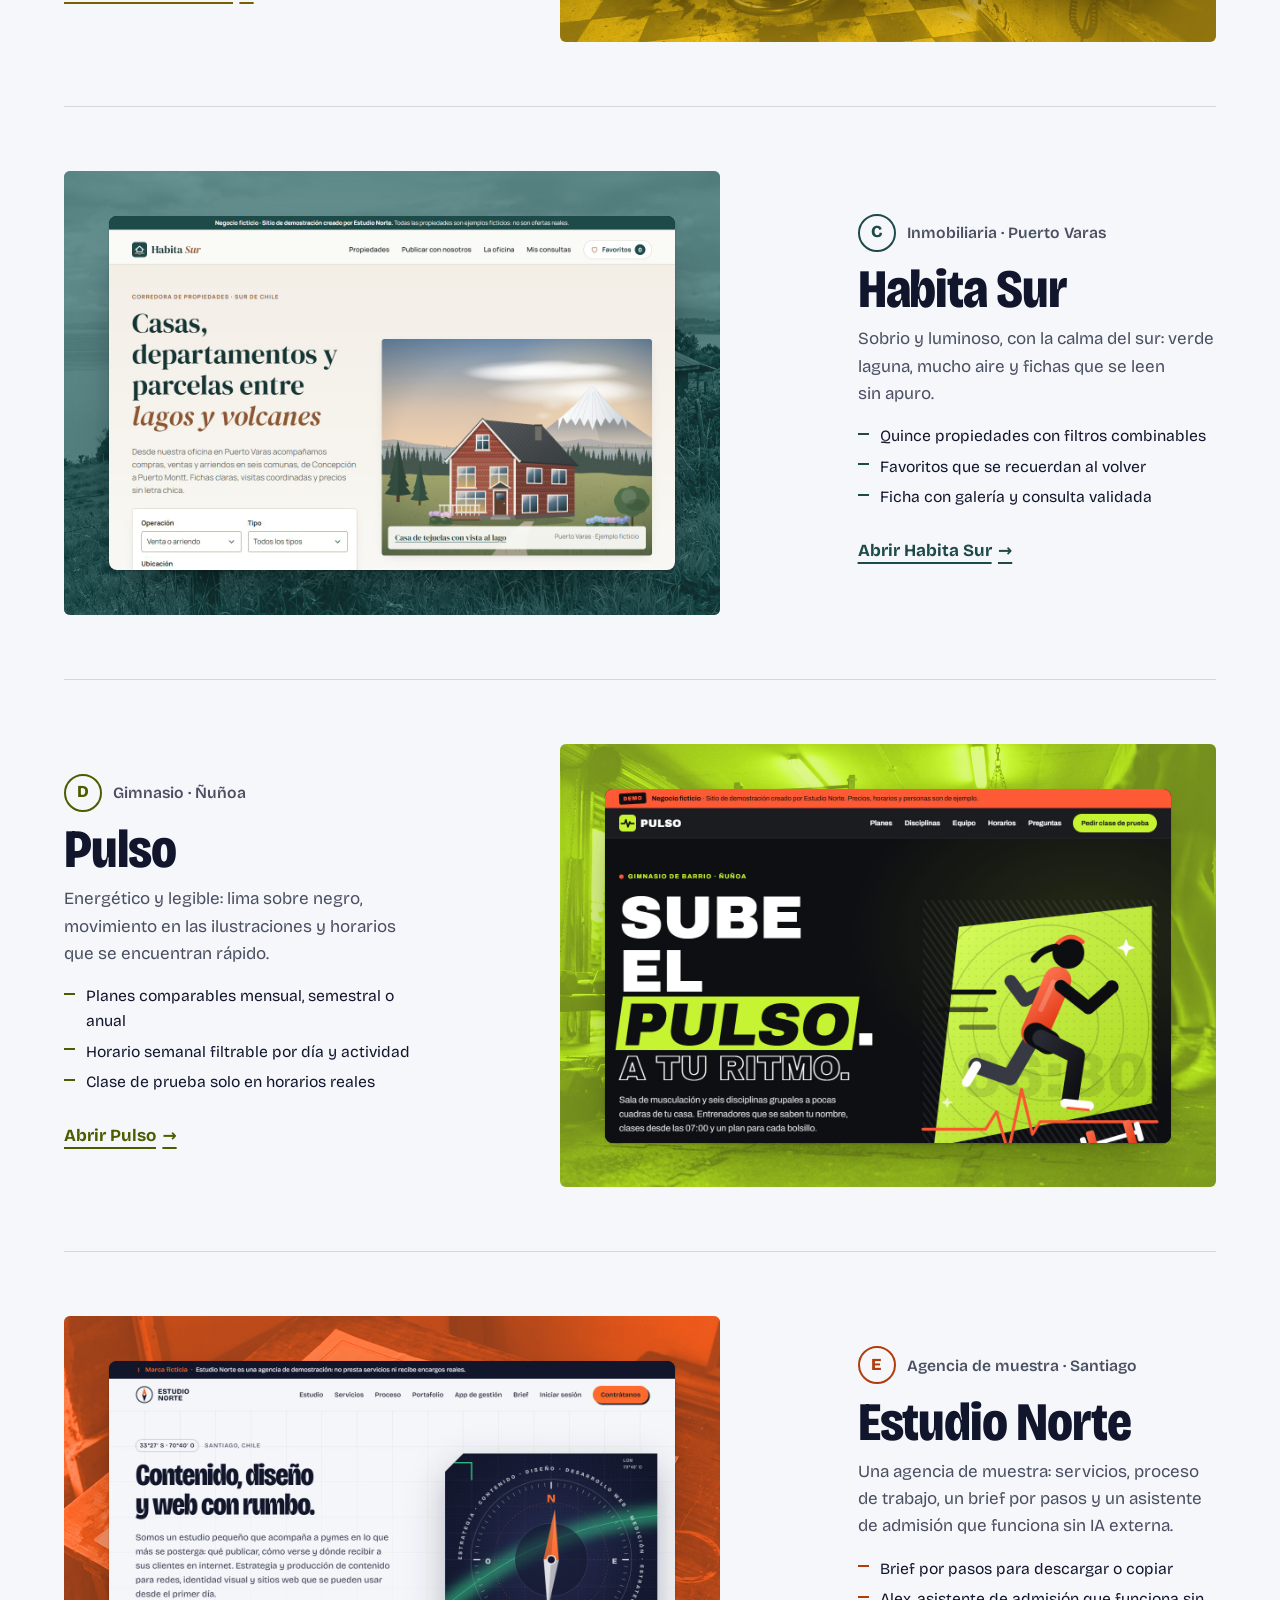
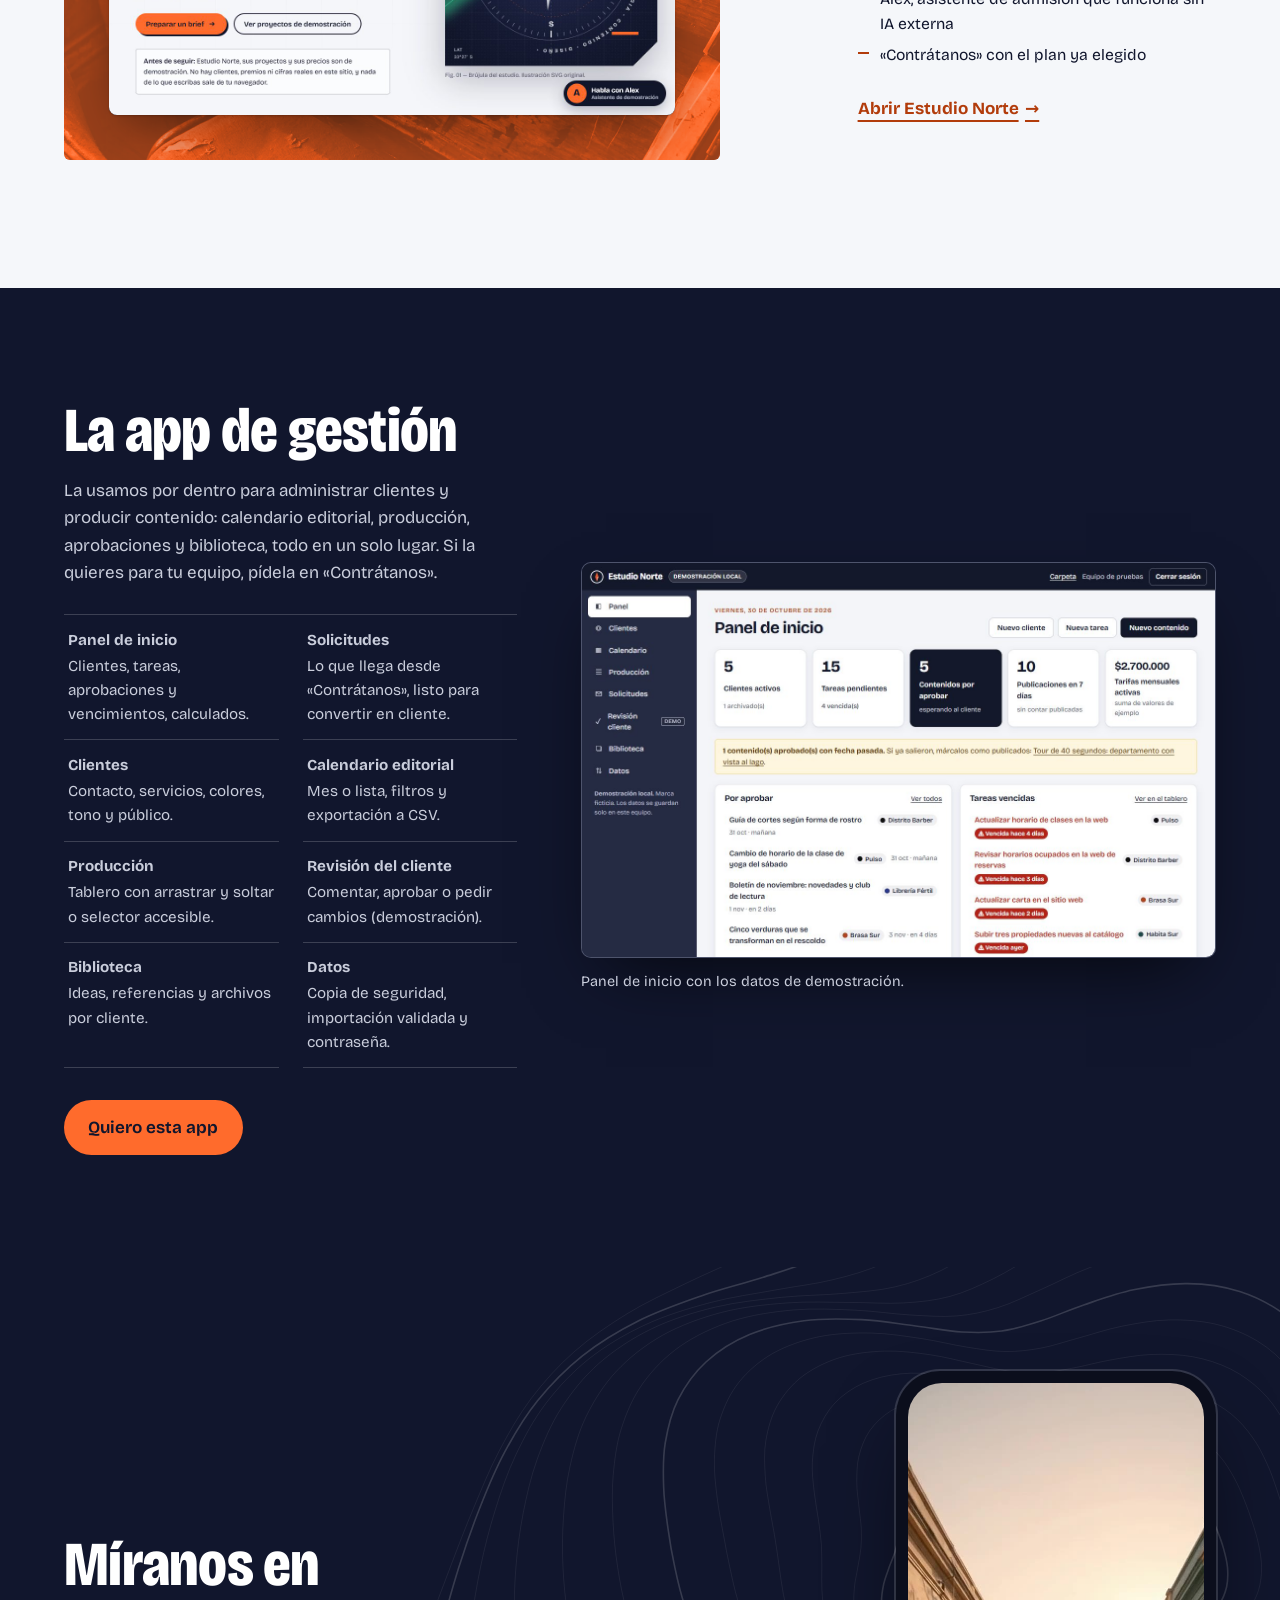
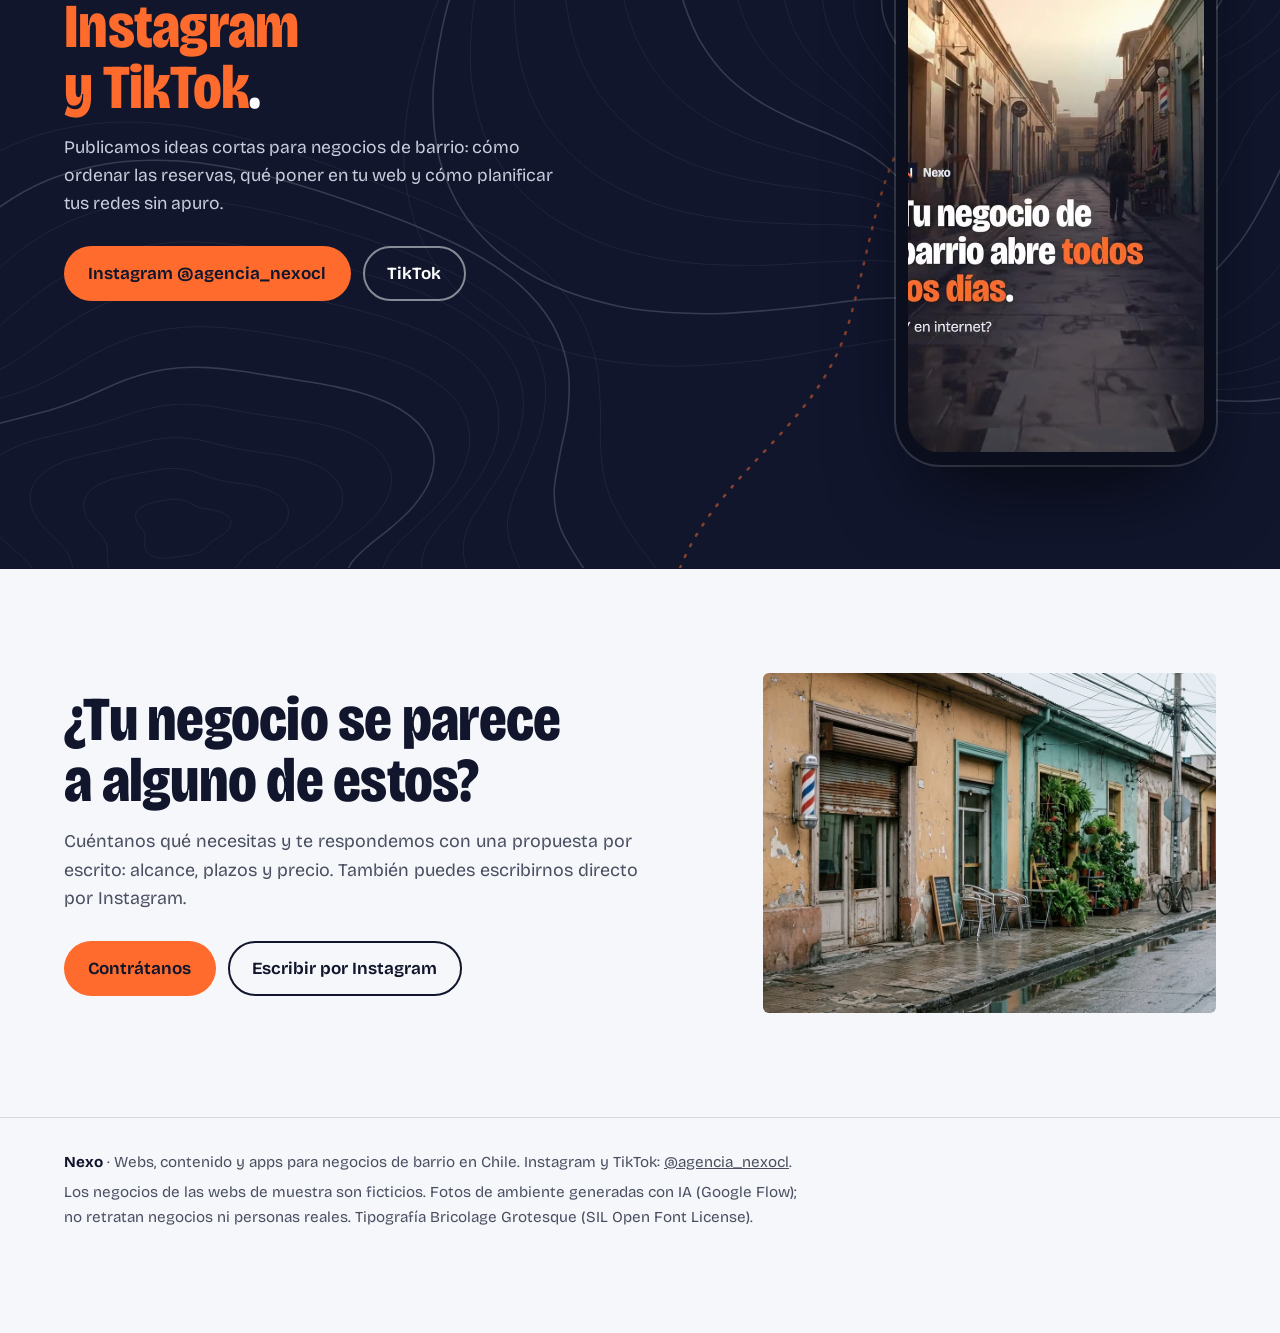
==== commit ac92d881: "Mejora la estética: fondo de Santiago, sección de servicios y reel en redes Co-Authored-By: Claude O" ====
--- a/index.html
+++ b/index.html
@@ -16,10 +16,12 @@
 <body>
   <a class="saltar" href="#trabajos">Saltar a los trabajos</a>
   <header class="portada">
+    <img class="portada__fondo" src="portal/fotos/en-santiago-noche.webp" alt="" aria-hidden="true" width="1376" height="768" fetchpriority="high">
     <img class="portada__curvas" src="portal/assets/curvas.svg" alt="" aria-hidden="true">
     <nav class="portada__nav" aria-label="Principal">
       <a class="marca" href="index.html" aria-label="Nexo, inicio"><svg viewBox="0 0 1080 1080" aria-hidden="true"><rect width="1080" height="1080" rx="540" fill="#12162B"/><g fill="none" stroke-linecap="round"><path d="M330 760V320M750 760V320" stroke="#F5F6FA" stroke-width="96"/><path d="M330 320L750 760" stroke="#FF6B2C" stroke-width="96"/></g></svg>Nexo</a>
       <ul>
+        <li><a href="#servicios">Servicios</a></li>
         <li><a href="#trabajos">Trabajos</a></li>
         <li><a href="#app">App de gestión</a></li>
         <li><a href="https://ig.me/m/agencia_nexocl" rel="noopener">Instagram</a></li>
@@ -53,6 +55,39 @@
   </div>
 
   <main id="trabajos" tabindex="-1">
+    <section class="servicios" id="servicios" aria-labelledby="t-servicios">
+      <div class="cabecera">
+        <h2 id="t-servicios">Qué hacemos</h2>
+        <p>Cuatro cosas, bien hechas, para que tu negocio se vea, se encuentre y se ordene.</p>
+      </div>
+      <ul class="servicios__lista">
+        <li class="servicio">
+          <img src="portal/fotos/serv-laptop.webp" alt="" width="720" height="964" loading="lazy">
+          <h3>Webs que trabajan</h3>
+          <p>Landing, sitio institucional o tienda: rápidas, claras y fáciles de editar.</p>
+          <a href="#obra-norte">Ver un ejemplo <span aria-hidden="true">→</span></a>
+        </li>
+        <li class="servicio">
+          <img src="portal/fotos/serv-barberia.webp" alt="" width="720" height="964" loading="lazy">
+          <h3>Reservas y catálogos</h3>
+          <p>Que te agenden, consulten o elijan sin mandarte un mensaje a medianoche.</p>
+          <a href="#obra-distrito">Ver un ejemplo <span aria-hidden="true">→</span></a>
+        </li>
+        <li class="servicio">
+          <img src="portal/fotos/serv-rodaje.webp" alt="" width="720" height="964" loading="lazy">
+          <h3>Contenido para redes</h3>
+          <p>Calendario mensual, fotos y videos cortos en tu local, textos con tu tono.</p>
+          <a href="#app">Cómo lo organizamos <span aria-hidden="true">→</span></a>
+        </li>
+        <li class="servicio">
+          <img src="portal/fotos/serv-identidad.webp" alt="" width="720" height="964" loading="lazy">
+          <h3>Identidad visual</h3>
+          <p>Logo, paleta y plantillas para que tu marca se reconozca de lejos.</p>
+          <a href="#obra-brasa">Ver un ejemplo <span aria-hidden="true">→</span></a>
+        </li>
+      </ul>
+    </section>
+
     <section class="trabajos" aria-labelledby="t-trabajos">
       <div class="cabecera">
         <h2 id="t-trabajos">Cinco negocios, cinco personalidades</h2>
@@ -183,6 +218,21 @@
       </div>
     </section>
 
+    <section class="redes" aria-labelledby="t-redes">
+      <img class="portada__curvas" src="portal/assets/curvas.svg" alt="" aria-hidden="true">
+      <div class="redes__interior">
+        <div>
+          <h2 id="t-redes">Míranos en <span>Instagram y TikTok</span>.</h2>
+          <p>Publicamos ideas cortas para negocios de barrio: cómo ordenar las reservas, qué poner en tu web y cómo planificar tus redes sin apuro.</p>
+          <div class="redes__acciones">
+            <a class="boton boton--ruta" href="https://www.instagram.com/agencia_nexocl/" rel="noopener">Instagram @agencia_nexocl</a>
+            <a class="boton boton--borde" href="https://www.tiktok.com/@agencia_nexocl" rel="noopener">TikTok</a>
+          </div>
+        </div>
+        <div class="telefono"><video src="portal/video/nexo-reel.mp4" poster="portal/video/nexo-reel.jpg" autoplay muted loop playsinline preload="metadata" aria-label="Reel de Nexo: tu negocio de barrio abre todos los días; hacemos webs que agendan solas."></video></div>
+      </div>
+    </section>
+
     <section class="rumbo" aria-labelledby="t-rumbo">
       <div class="rumbo__texto">
         <h2 id="t-rumbo">¿Tu negocio se parece a alguno de estos?</h2>
--- a/portal/portal.css
+++ b/portal/portal.css
@@ -56,7 +56,10 @@
   padding: 1.25rem var(--margen) clamp(2.5rem, 6vw, 4.5rem);
   display: grid; grid-template-columns: minmax(0, 1fr); gap: clamp(2.5rem, 6vw, 4rem);
 }
-.portada__curvas { position: absolute; inset: 0; width: 100%; height: 100%; object-fit: cover; z-index: -1; pointer-events: none; }
+/* Fondo: Santiago al anochecer (foto de Flow) bajo un velo azul noche, y encima las curvas de nivel. */
+.portada__fondo { position: absolute; inset: 0; width: 100%; height: 100%; object-fit: cover; object-position: 72% 60%; z-index: -3; opacity: .62; pointer-events: none; }
+.portada::before { content: ''; position: absolute; inset: 0; z-index: -2; pointer-events: none; background: linear-gradient(100deg, oklch(0.21 0.045 272 / .97) 0%, oklch(0.21 0.045 272 / .86) 42%, oklch(0.21 0.045 272 / .35) 100%), linear-gradient(180deg, oklch(0.21 0.045 272 / .55) 0%, transparent 28%, transparent 70%, oklch(0.21 0.045 272 / .8) 100%); }
+.portada__curvas { position: absolute; inset: 0; width: 100%; height: 100%; object-fit: cover; z-index: -1; opacity: .7; pointer-events: none; }
 .portada__nav { display: flex; flex-wrap: wrap; align-items: center; justify-content: space-between; gap: .75rem 1.5rem; }
 .marca { display: inline-flex; align-items: center; gap: .6rem; font-weight: 750; font-size: 1.2rem; font-stretch: 90%; text-decoration: none; letter-spacing: -.01em; }
 .marca svg { width: 34px; height: 34px; }
@@ -88,6 +91,18 @@
 
 .aviso-ficticio { background: var(--ruta); color: var(--noche); padding: .9rem var(--margen); }
 .aviso-ficticio p { margin: 0; max-width: 1100px; font-size: .98rem; }
+
+/* Qué hacemos: cuatro servicios con foto */
+.servicios { padding: clamp(3.5rem, 9vw, 7rem) var(--margen) 0; max-width: 1440px; margin: 0 auto; }
+.servicios__lista { list-style: none; margin: 0; padding: 0; display: grid; grid-template-columns: minmax(0, 1fr); gap: clamp(1.25rem, 2.5vw, 2rem); }
+@media (min-width: 640px) { .servicios__lista { grid-template-columns: repeat(2, minmax(0, 1fr)); } }
+@media (min-width: 1100px) { .servicios__lista { grid-template-columns: repeat(4, minmax(0, 1fr)); } }
+.servicio { display: flex; flex-direction: column; gap: .45rem; }
+.servicio img { display: block; width: 100%; aspect-ratio: 4 / 5; object-fit: cover; border-radius: 10px; margin-bottom: .6rem; background: var(--carta-2); box-shadow: 0 18px 40px -26px rgb(18 22 43 / .55); }
+.servicio h3 { margin: 0; font-weight: 800; font-stretch: 84%; font-size: clamp(1.45rem, 1.1rem + .8vw, 1.8rem); line-height: 1.05; }
+.servicio p { margin: 0; color: var(--tinta-suave); }
+.servicio a { margin-top: auto; padding-top: .3rem; font-weight: 700; color: var(--ruta-texto); text-decoration: underline; text-decoration-thickness: 2px; text-underline-offset: 6px; min-height: 44px; display: inline-flex; align-items: center; gap: .35rem; align-self: flex-start; }
+.servicio a:hover { color: var(--tinta); }
 
 /* Trabajos */
 .trabajos { padding: clamp(3.5rem, 9vw, 7rem) var(--margen) clamp(2rem, 5vw, 4rem); max-width: 1440px; margin: 0 auto; }
@@ -150,6 +165,22 @@
 .rumbo__foto img { display: block; width: 100%; aspect-ratio: 4 / 3; object-fit: cover; object-position: 30% 50%; border-radius: 6px; background: var(--carta-2); }
 @media (min-width: 960px) { .rumbo { grid-template-columns: minmax(0, 7fr) minmax(0, 5fr); } }
 
+/* En redes: el reel dentro de un teléfono (solo en la versión pública) */
+.redes { background: var(--noche); color: #fff; position: relative; overflow: clip; isolation: isolate; padding: clamp(3.5rem, 9vw, 6.5rem) var(--margen); }
+.redes .portada__curvas { z-index: -1; opacity: .5; }
+.redes__interior { max-width: 1440px; margin: 0 auto; display: grid; grid-template-columns: minmax(0, 1fr); gap: 2.5rem clamp(2rem, 6vw, 6rem); align-items: center; }
+.redes h2 { font-weight: 800; font-stretch: 80%; font-size: clamp(2.1rem, 1rem + 3.8vw, 3.9rem); line-height: .98; letter-spacing: -.012em; margin: 0 0 1rem; max-width: 14ch; }
+.redes h2 span { color: var(--ruta); }
+.redes p { color: var(--sobre-noche); max-width: 46ch; margin: 0 0 1.75rem; font-size: 1.1rem; }
+.redes__acciones { display: flex; flex-wrap: wrap; gap: .75rem; }
+.telefono { justify-self: center; width: min(78vw, 320px); aspect-ratio: 9 / 19.5; padding: 12px; border-radius: 44px; background: #0B0E1C; box-shadow: 0 0 0 2px oklch(1 0 0 / .14), 0 40px 90px -30px rgb(0 0 0 / .8); }
+.telefono video { display: block; width: 100%; height: 100%; object-fit: cover; border-radius: 34px; background: #000; }
+@media (min-width: 900px) { .redes__interior { grid-template-columns: minmax(0, 1fr) auto; } }
+@media (prefers-reduced-motion: no-preference) {
+  .servicio img { transition: transform .5s var(--curva), box-shadow .5s var(--curva); }
+  .servicio:hover img { transform: translateY(-6px); box-shadow: 0 28px 50px -26px rgb(18 22 43 / .6); }
+}
+
 .pie { padding: 2rem var(--margen) 6.5rem; border-top: 1px solid var(--linea); color: var(--tinta-suave); font-size: .95rem; display: grid; gap: .4rem; }
 .pie p { margin: 0; max-width: 75ch; }
 .pie strong { color: var(--tinta); }
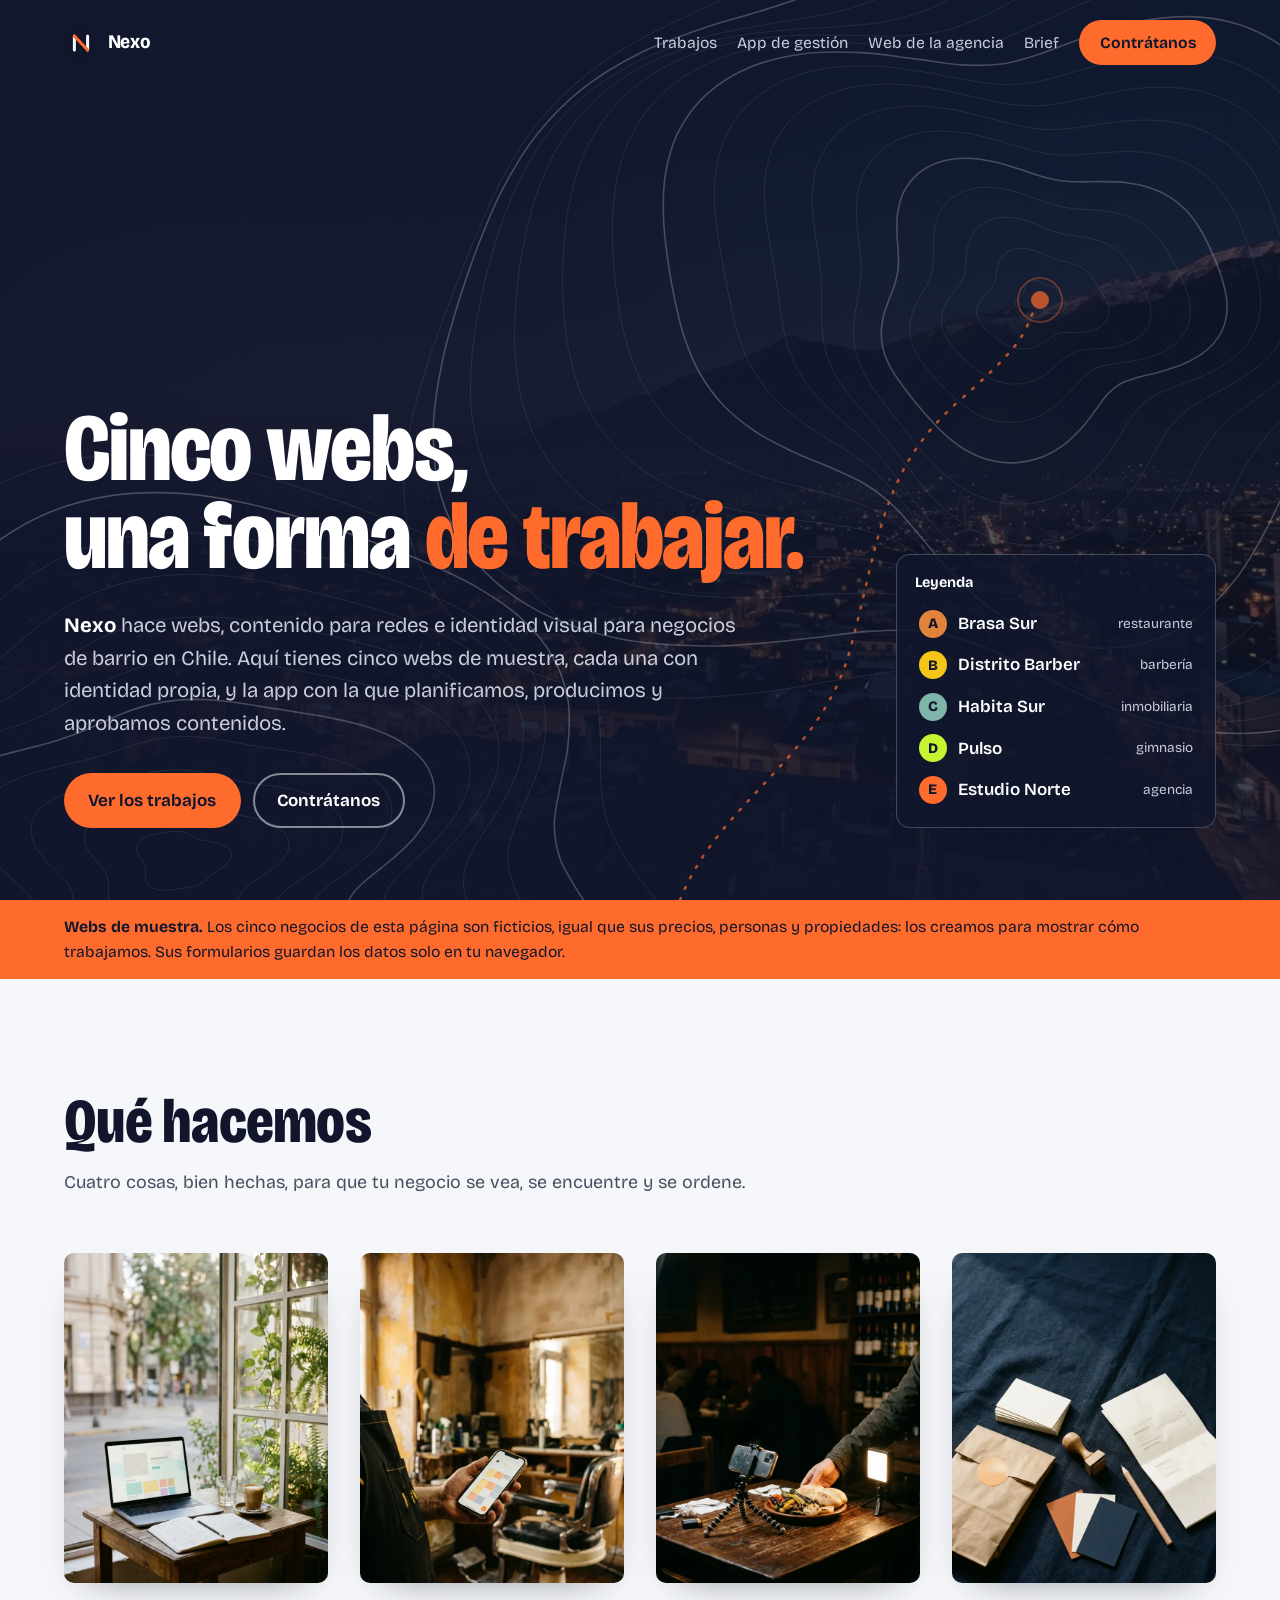
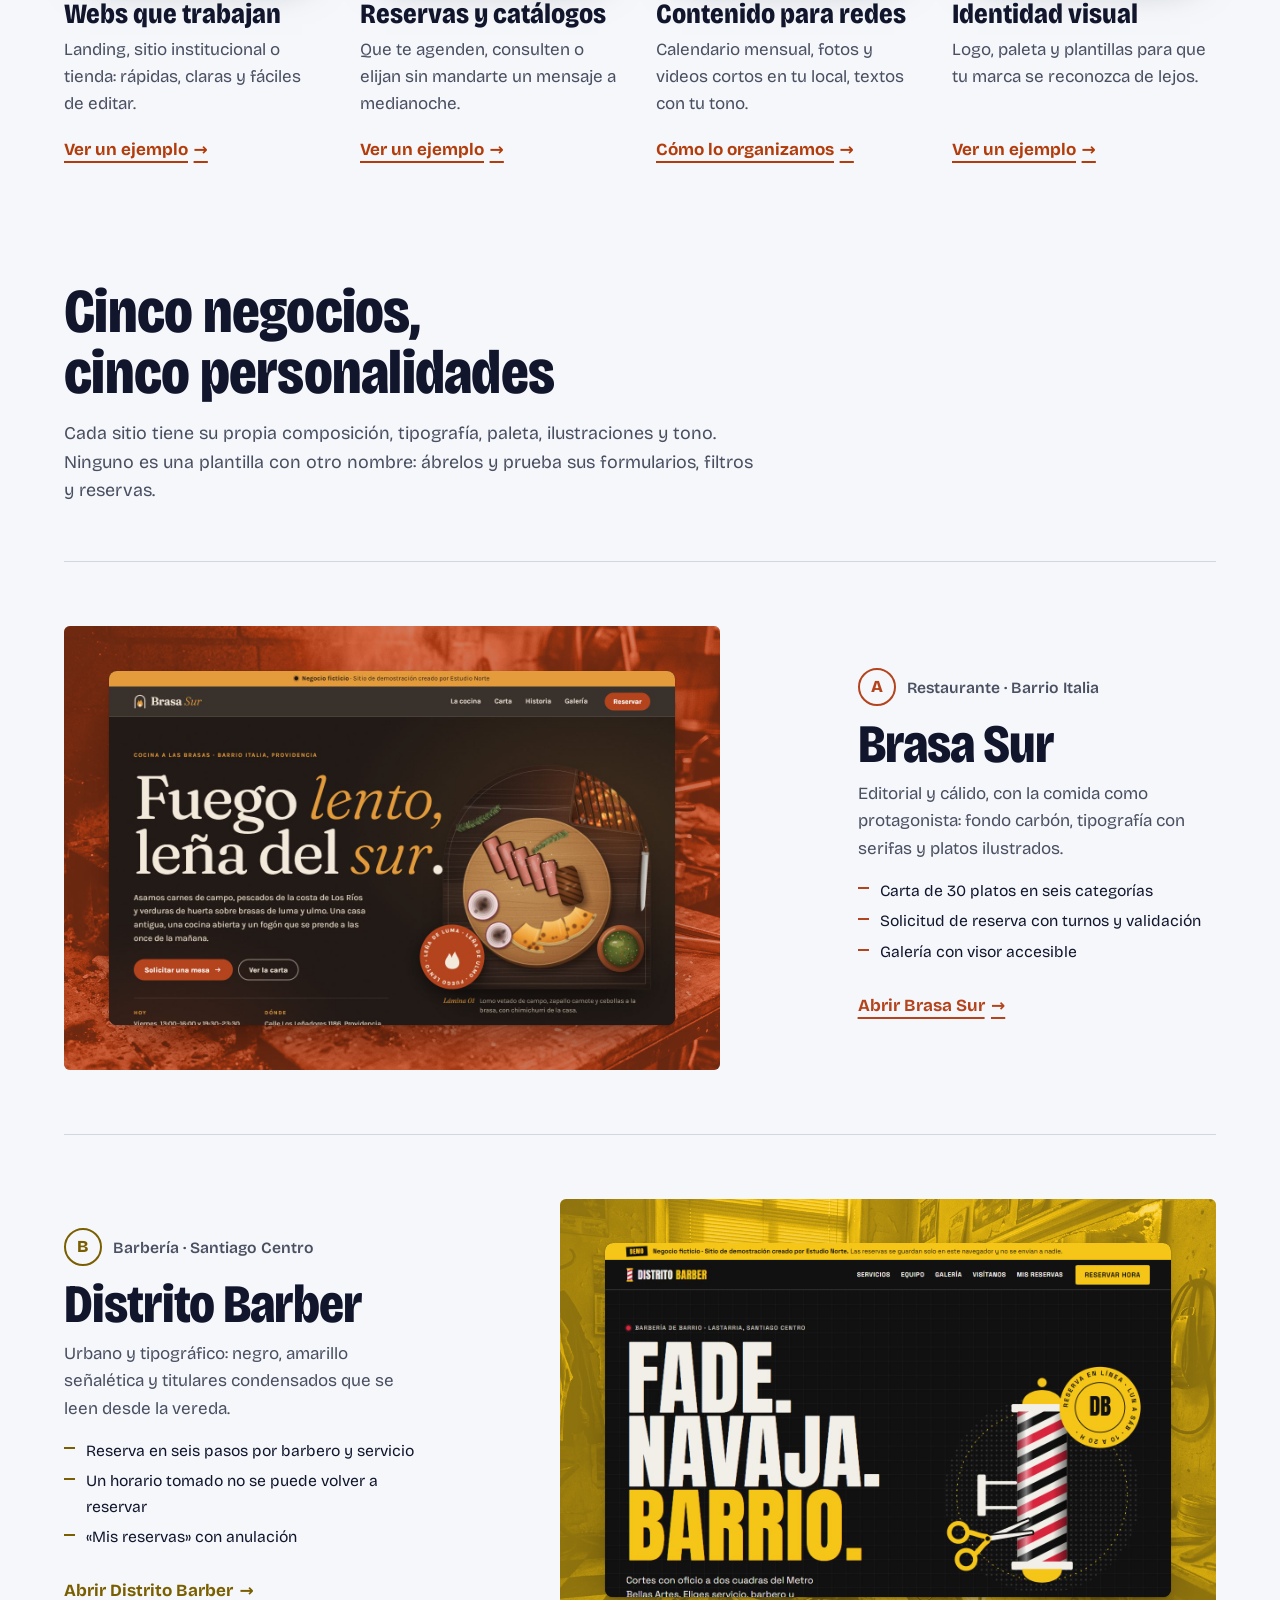
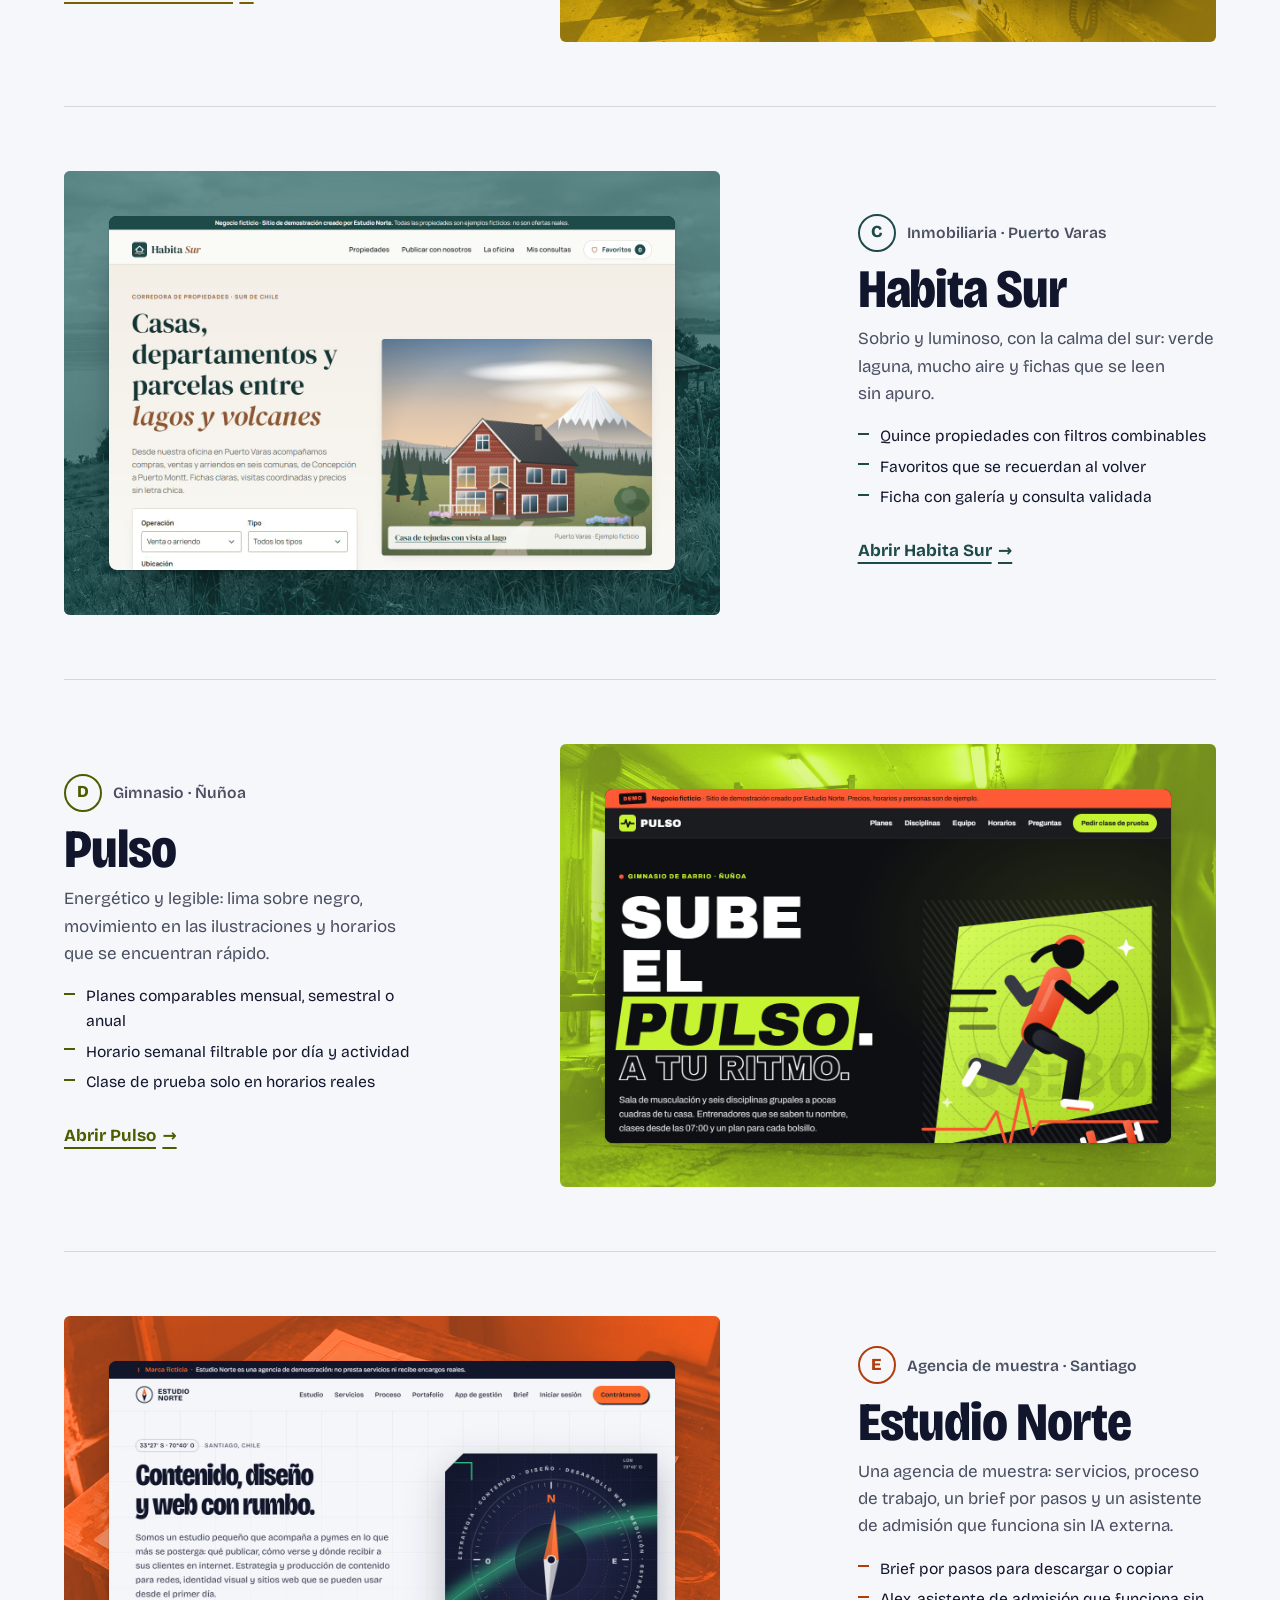
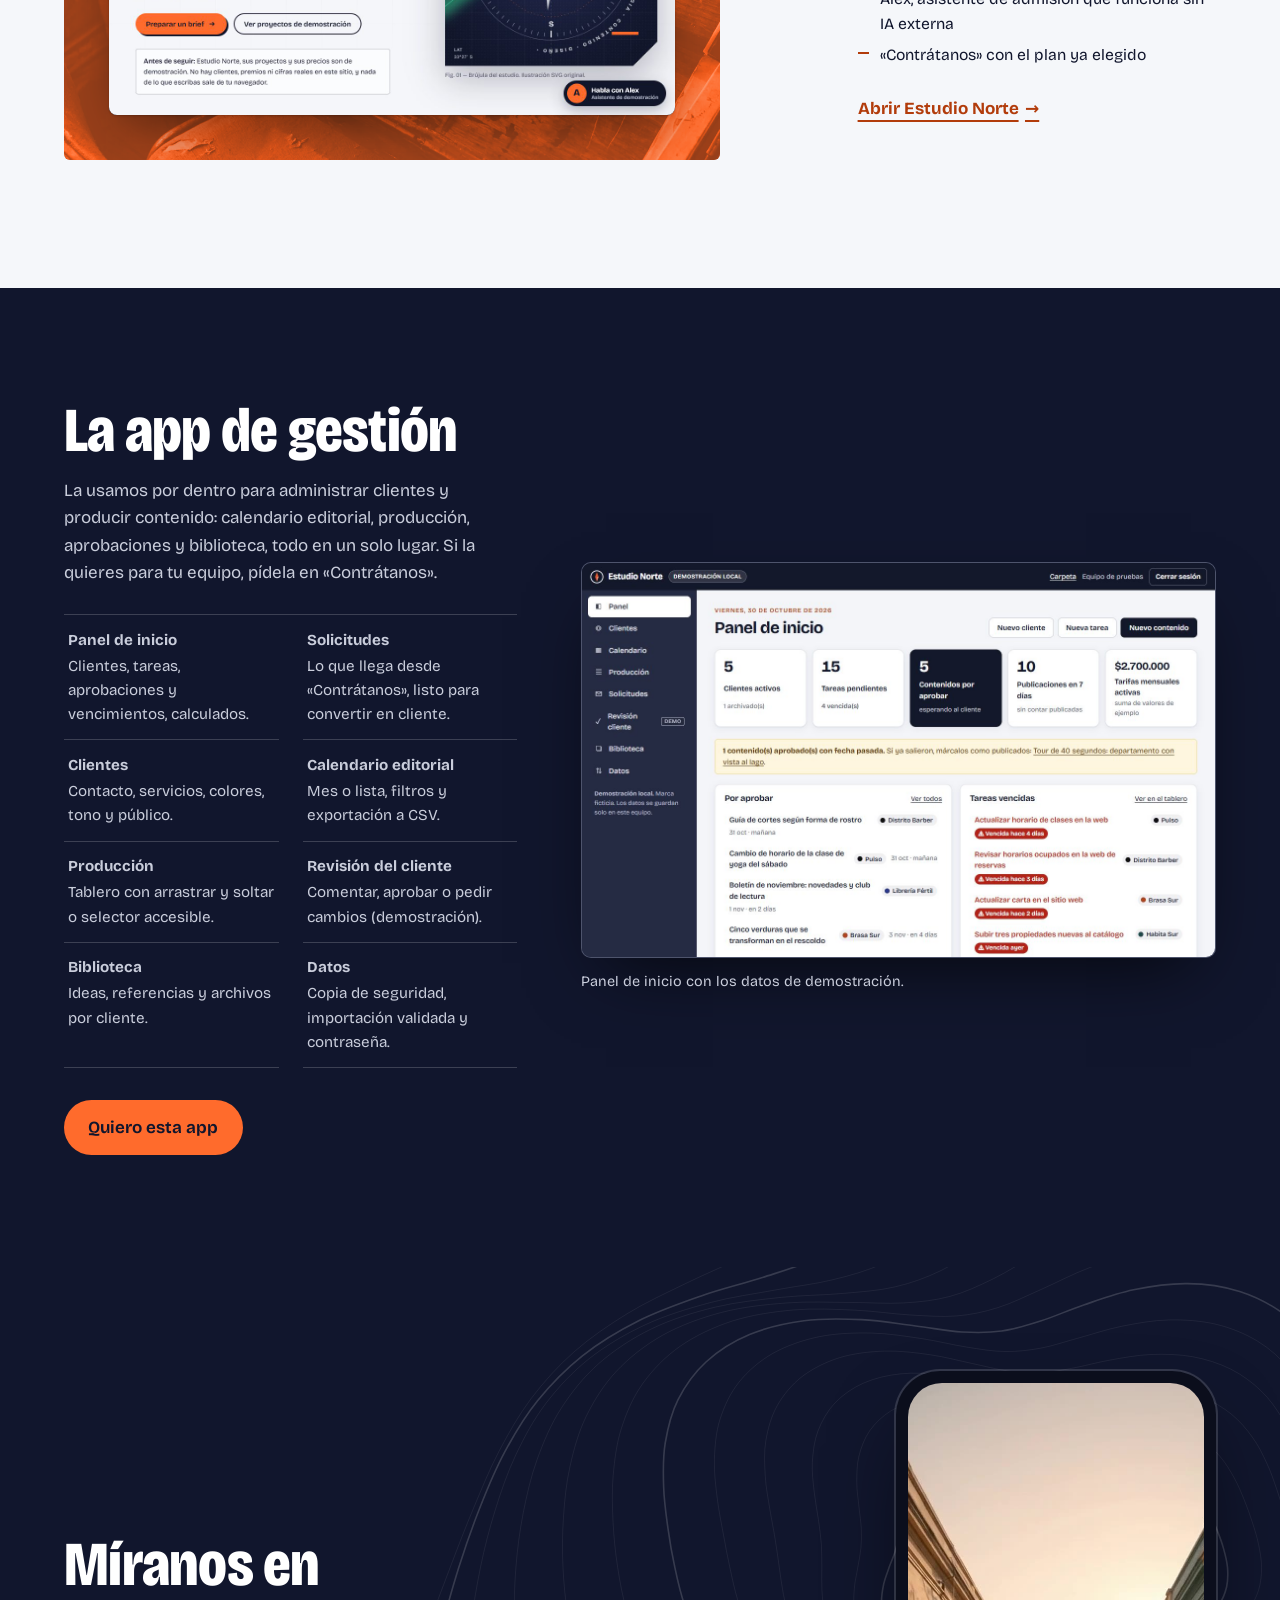
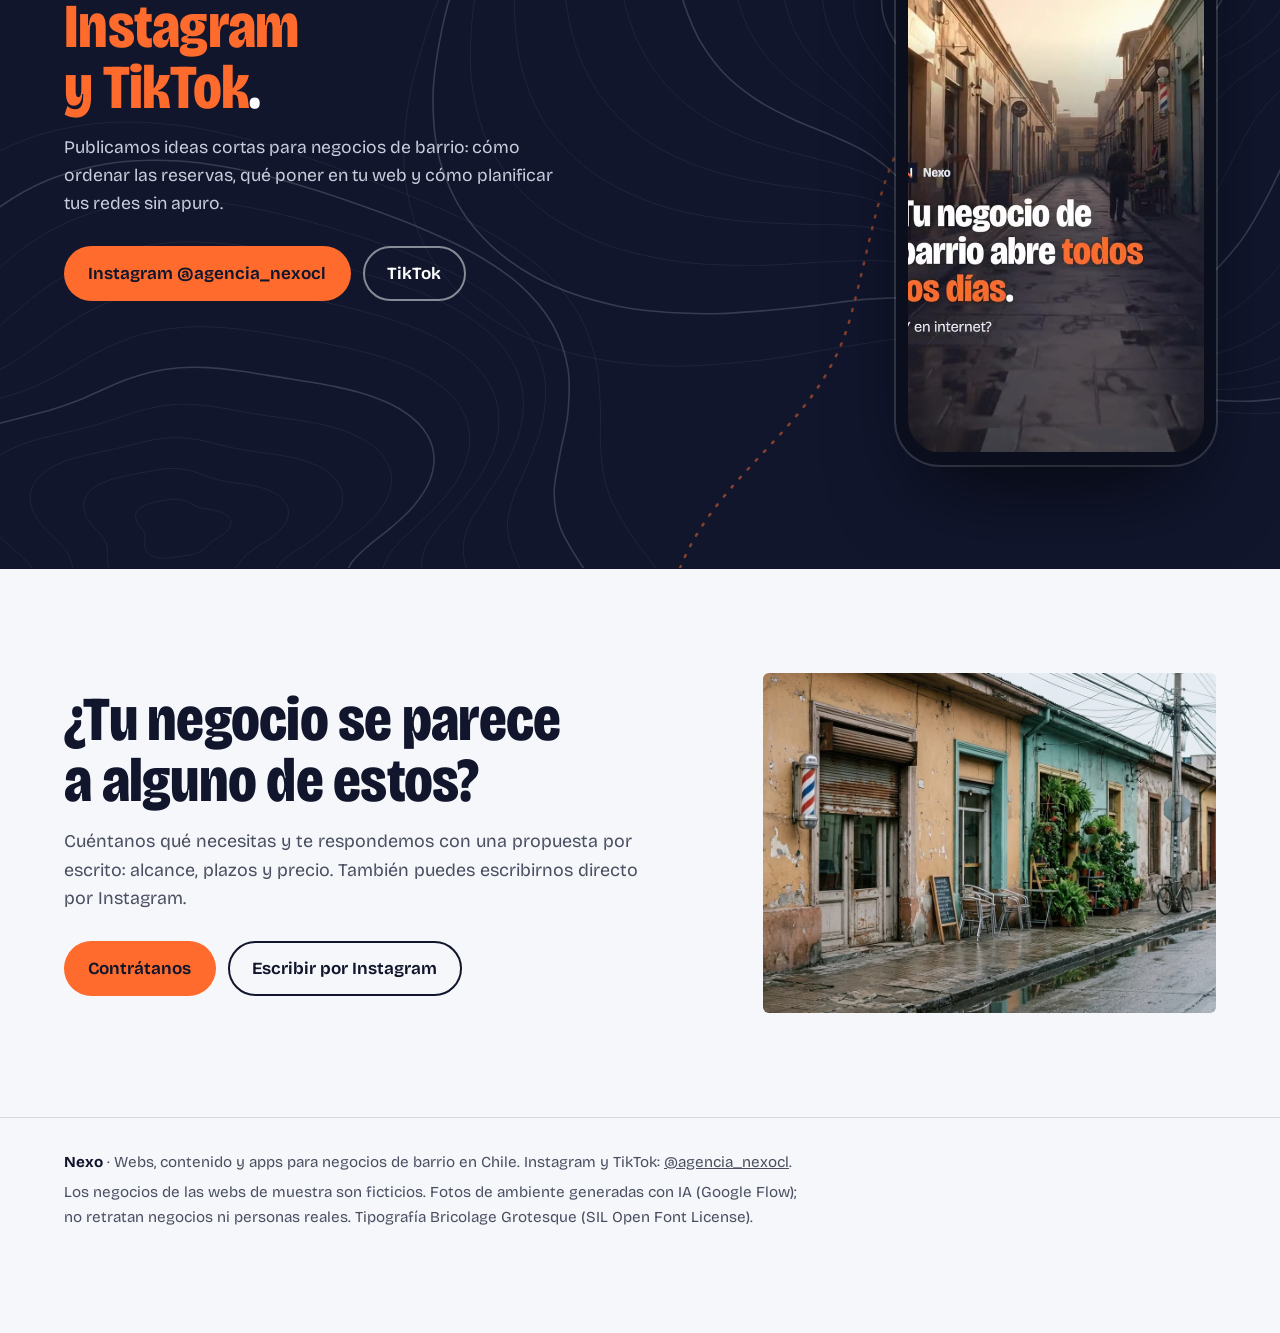
==== commit ad2ca1ee: "Restaura el menú anterior: Trabajos, App, Web de la agencia, Brief y Contrátanos Co-Authored-By: Cla" ====
--- a/index.html
+++ b/index.html
@@ -21,10 +21,10 @@
     <nav class="portada__nav" aria-label="Principal">
       <a class="marca" href="index.html" aria-label="Nexo, inicio"><svg viewBox="0 0 1080 1080" aria-hidden="true"><rect width="1080" height="1080" rx="540" fill="#12162B"/><g fill="none" stroke-linecap="round"><path d="M330 760V320M750 760V320" stroke="#F5F6FA" stroke-width="96"/><path d="M330 320L750 760" stroke="#FF6B2C" stroke-width="96"/></g></svg>Nexo</a>
       <ul>
-        <li><a href="#servicios">Servicios</a></li>
         <li><a href="#trabajos">Trabajos</a></li>
         <li><a href="#app">App de gestión</a></li>
-        <li><a href="https://ig.me/m/agencia_nexocl" rel="noopener">Instagram</a></li>
+        <li><a href="sitios/estudio-norte/index.html">Web de la agencia</a></li>
+        <li><a href="sitios/estudio-norte/index.html#brief">Brief</a></li>
         <li><a class="boton boton--ruta boton--nav" href="contratar.html">Contrátanos</a></li>
       </ul>
     </nav>
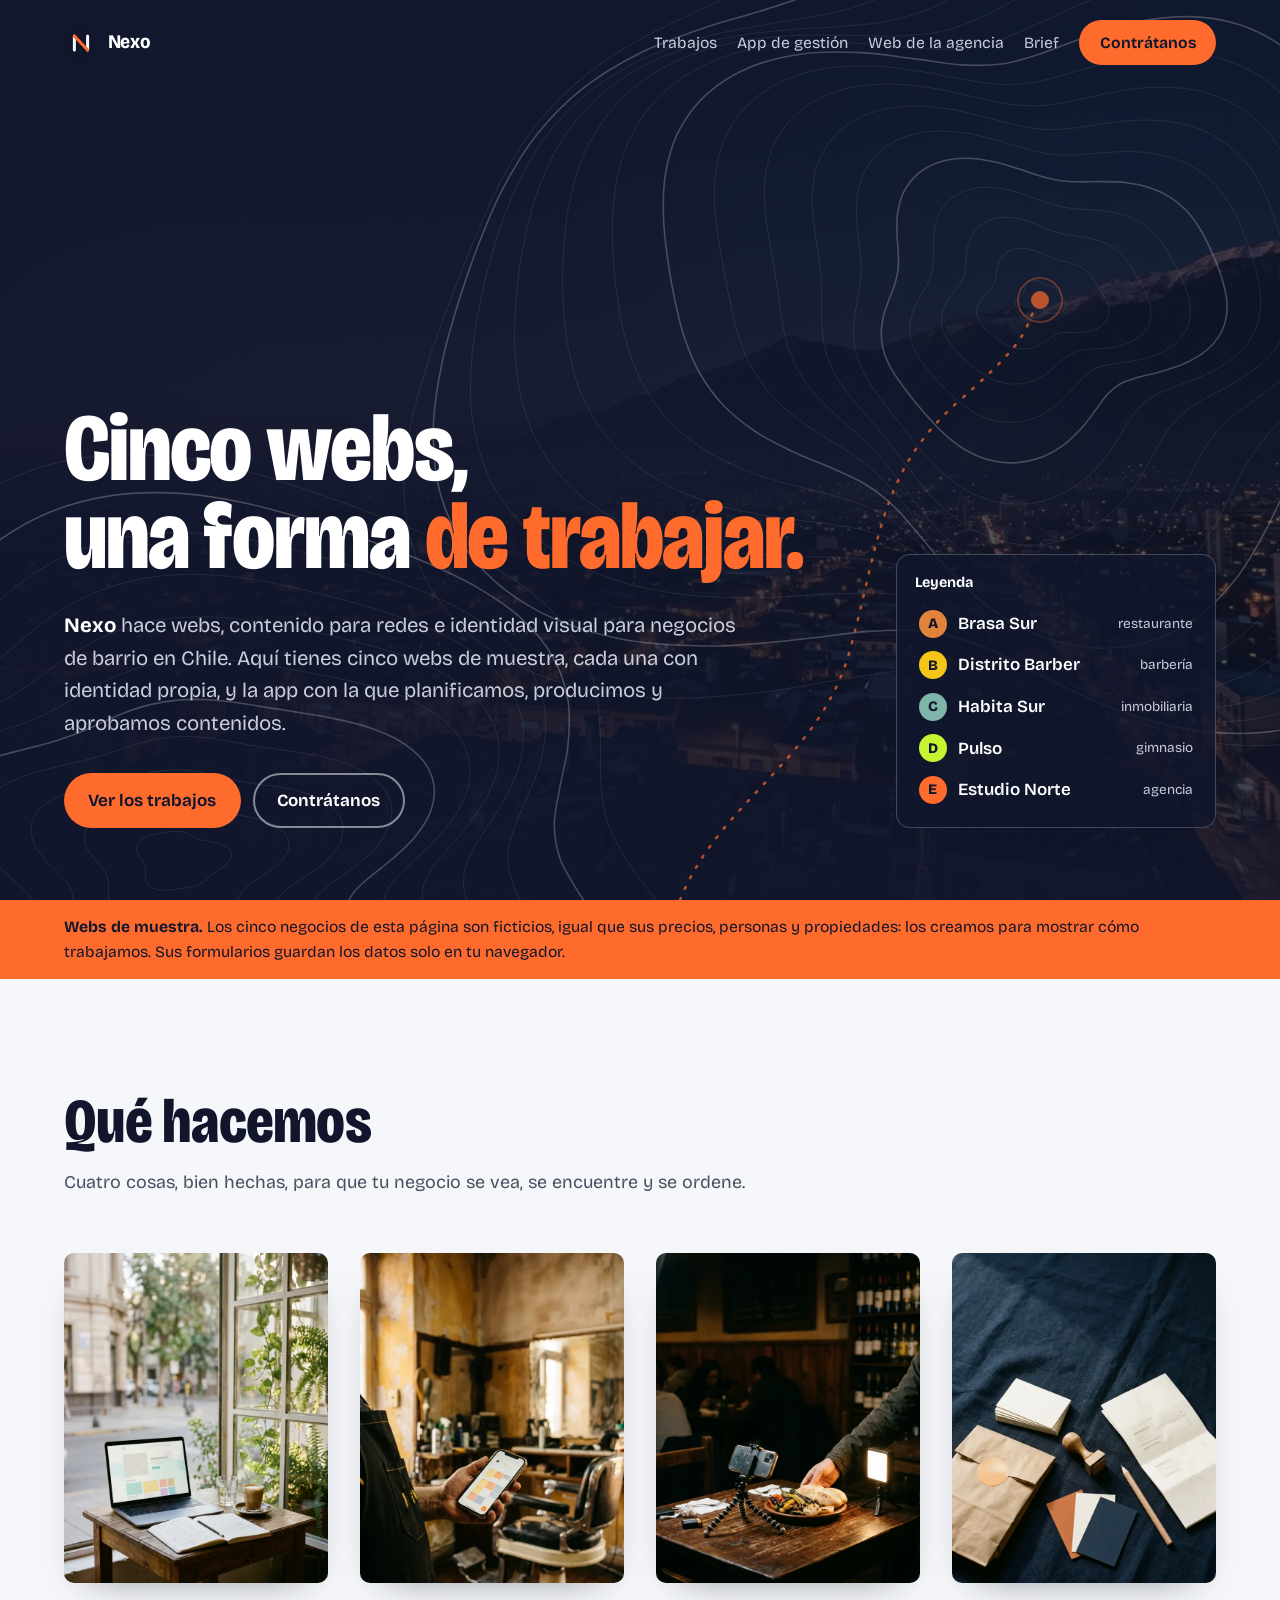
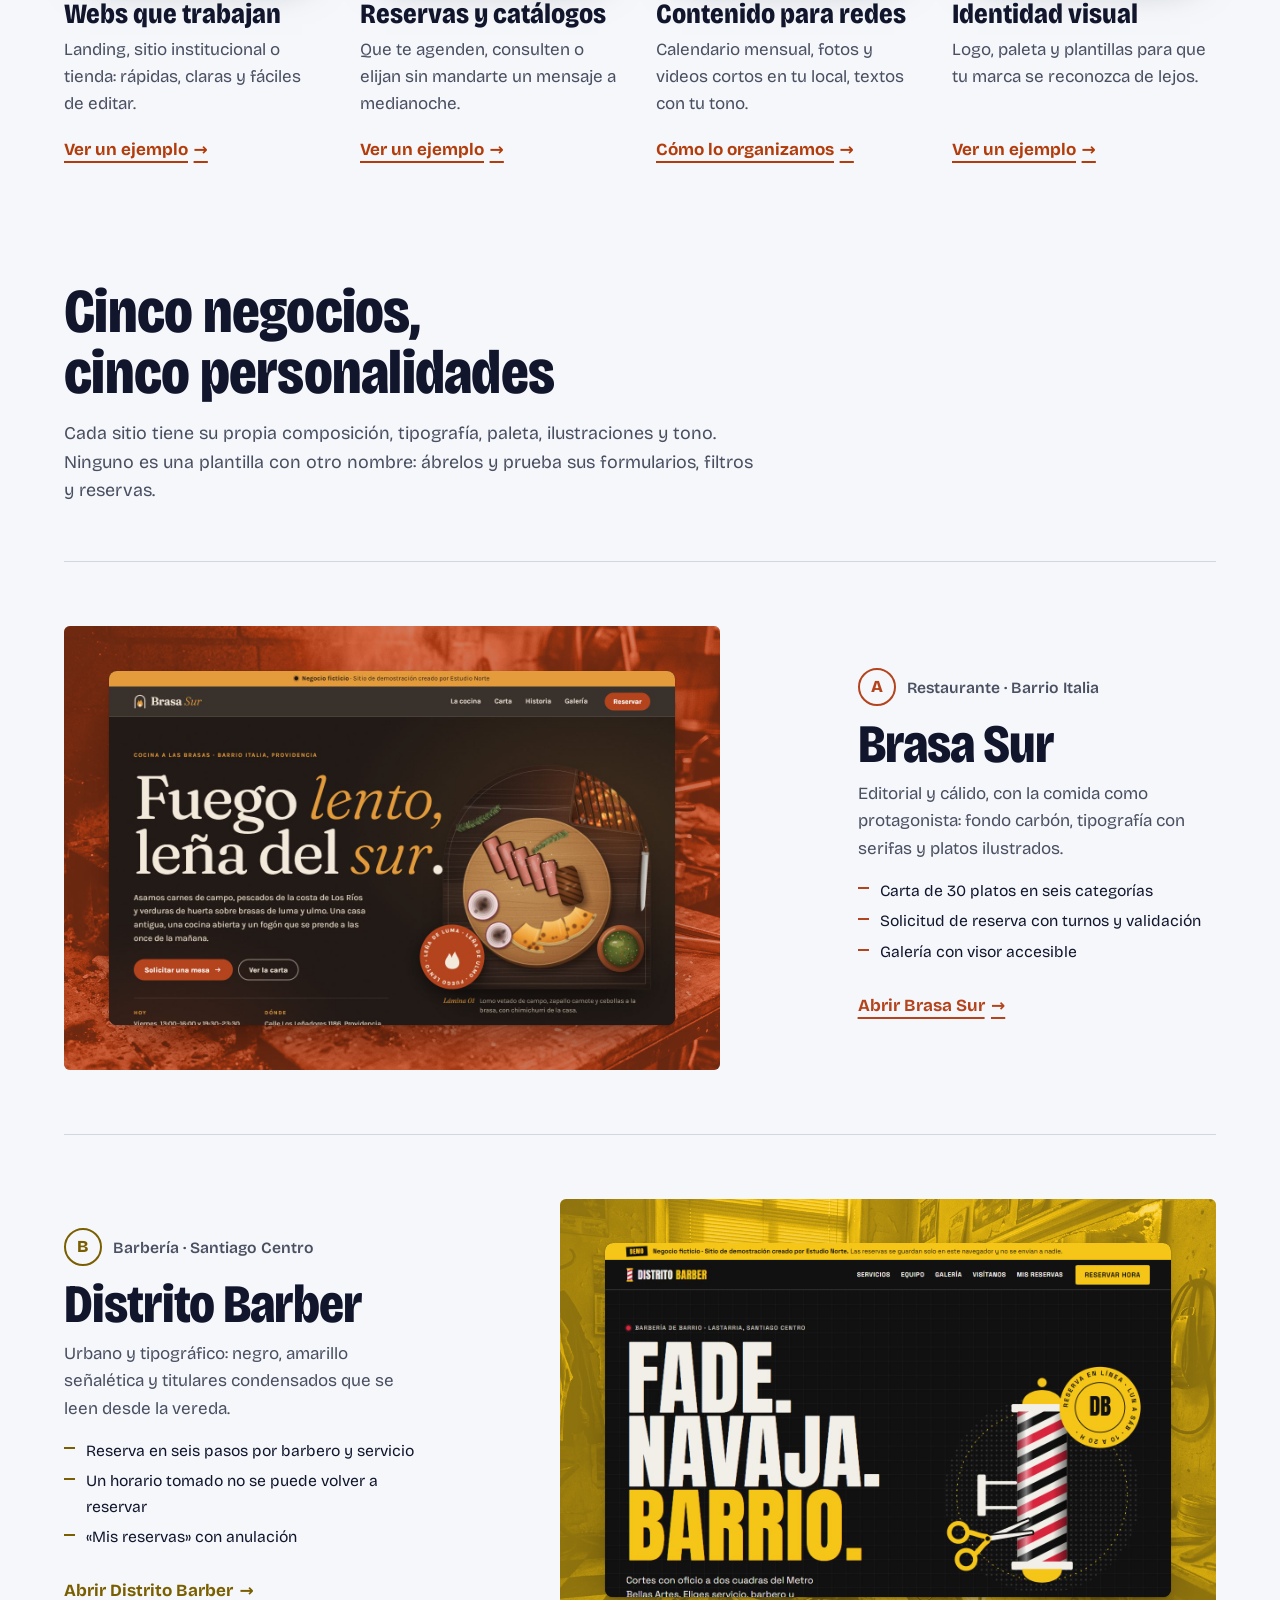
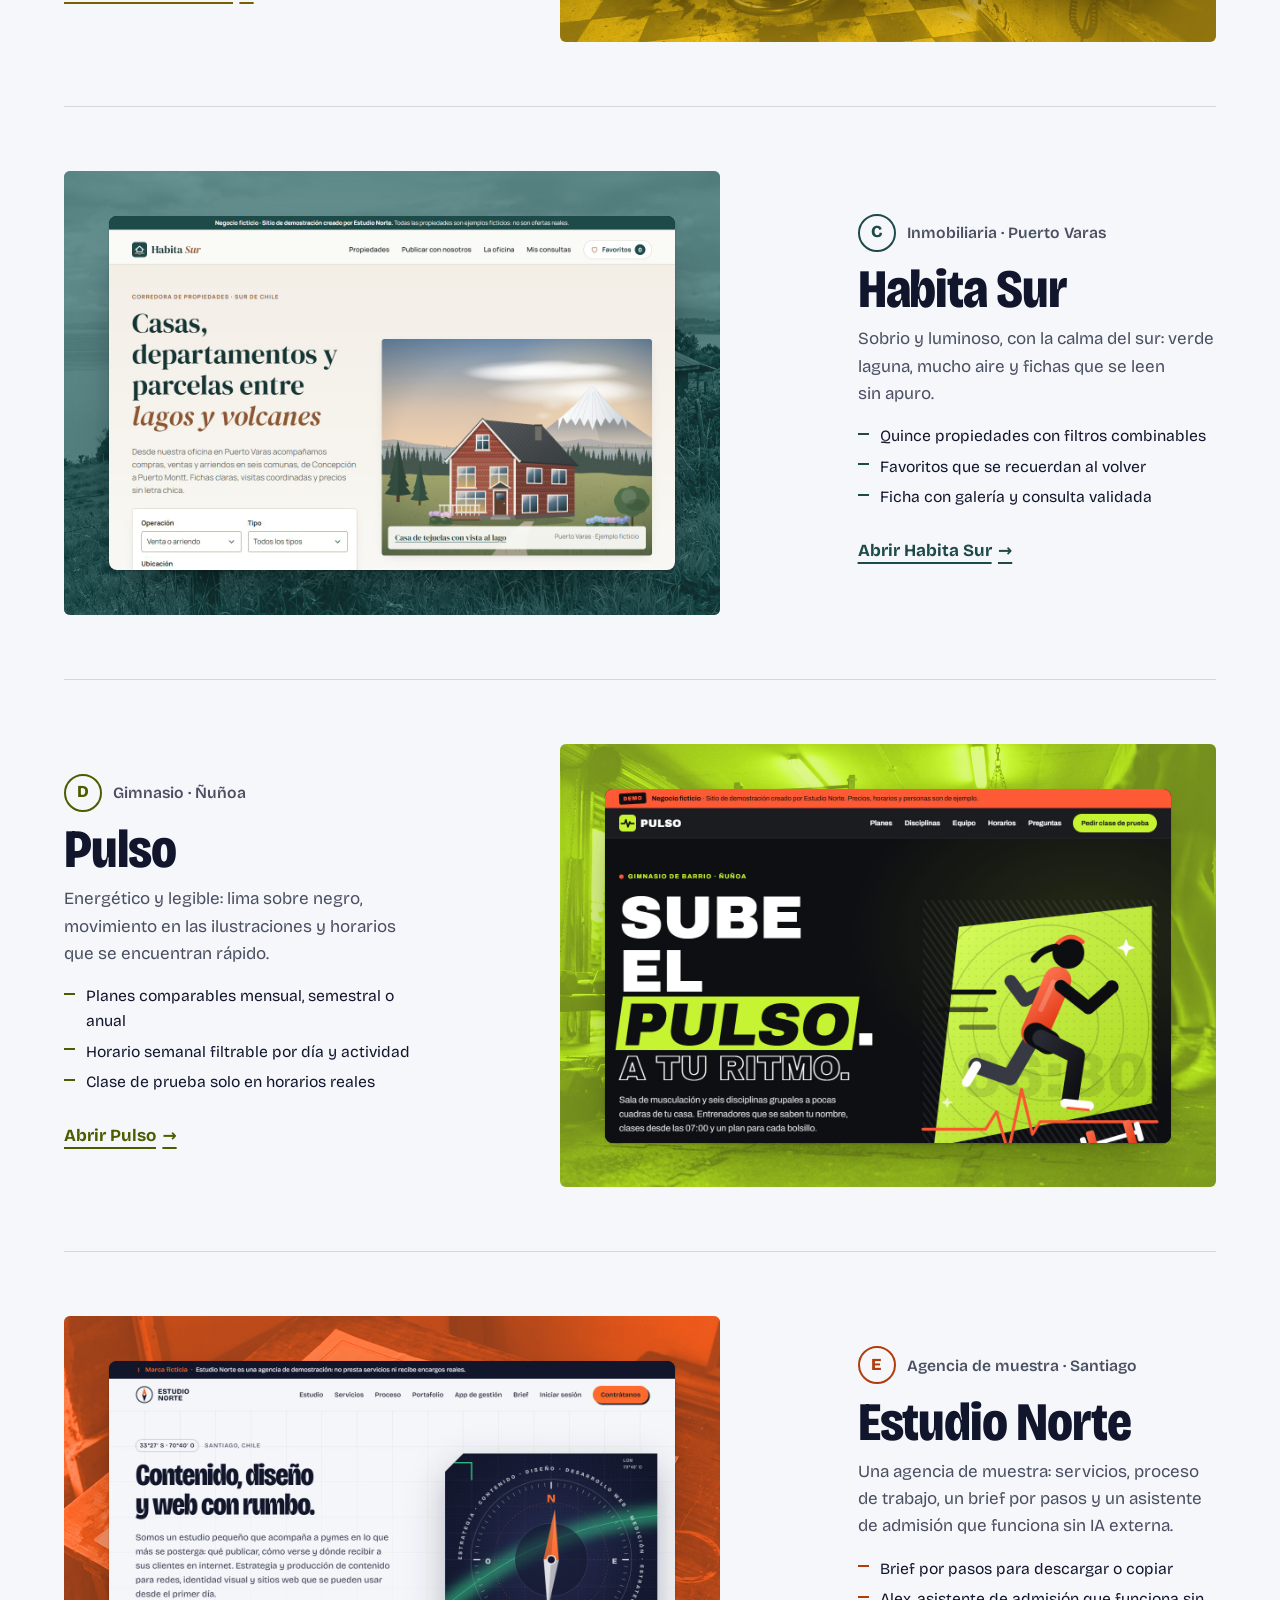
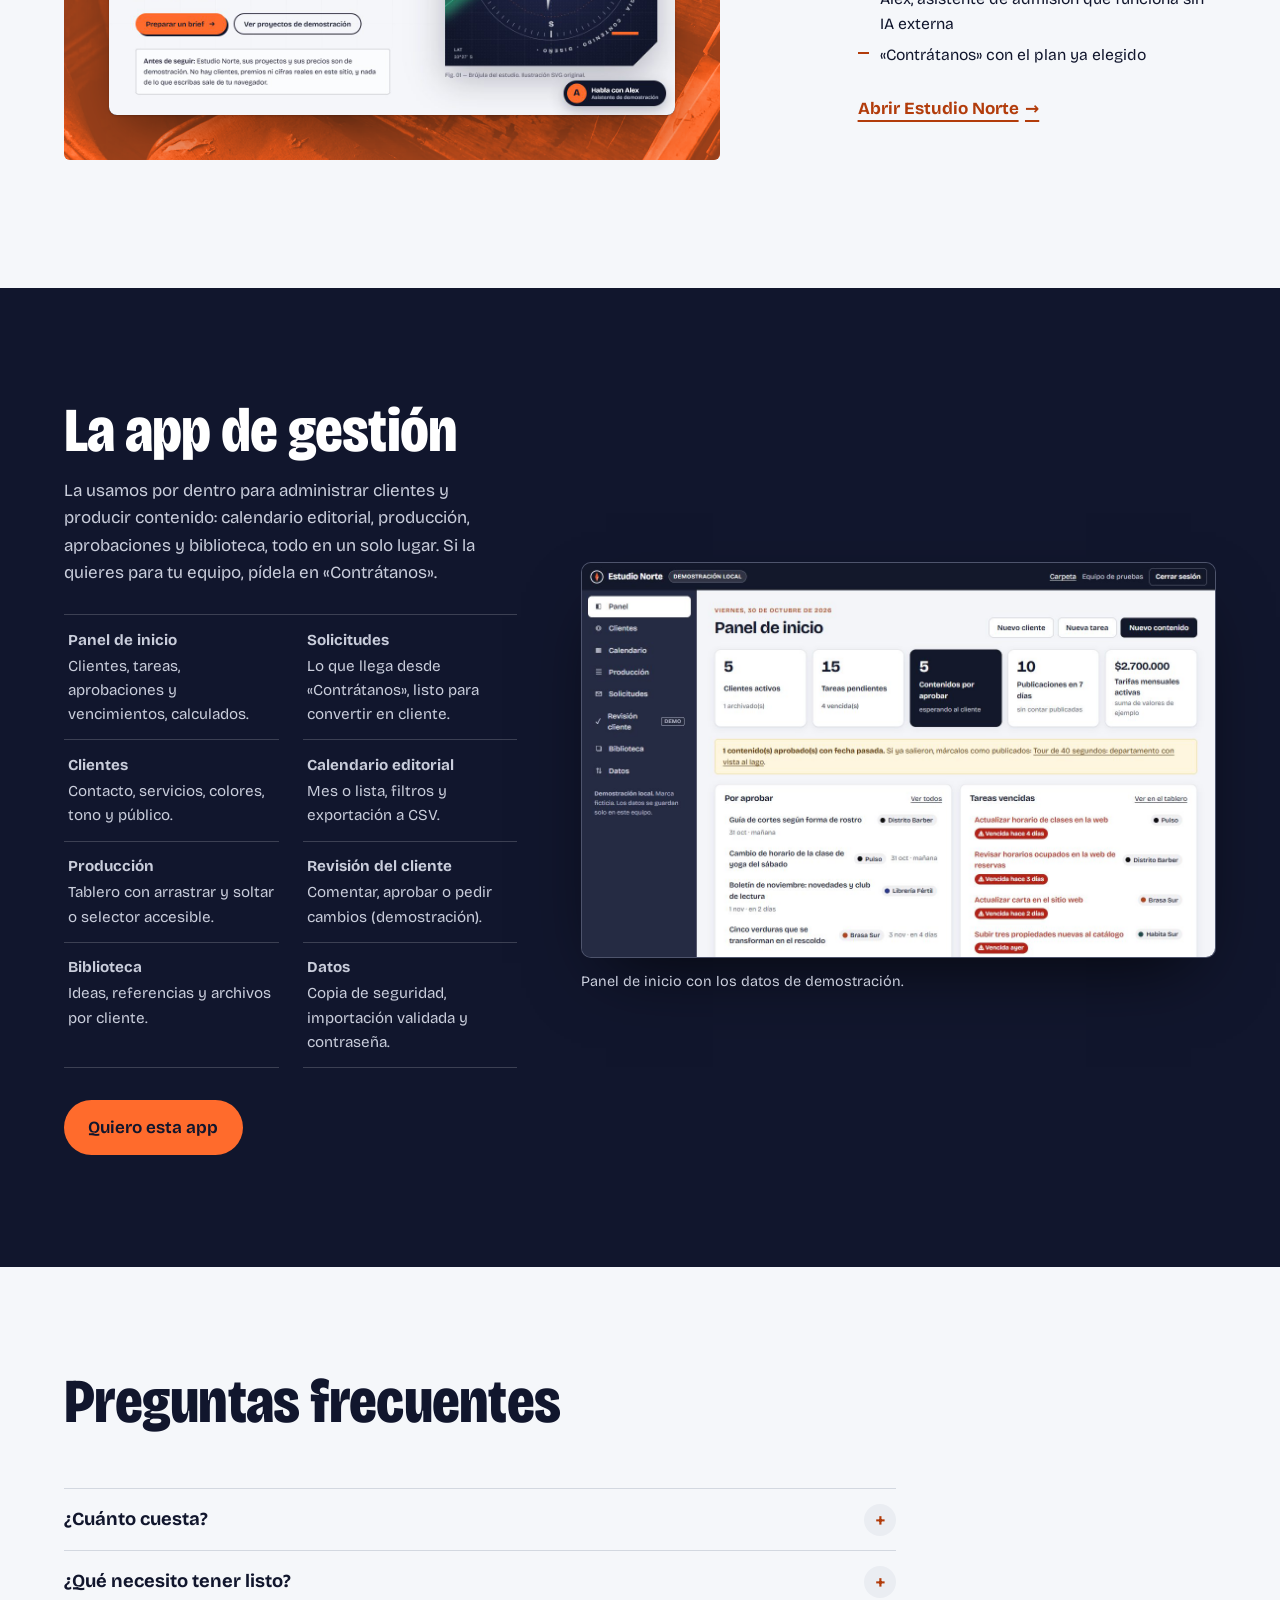
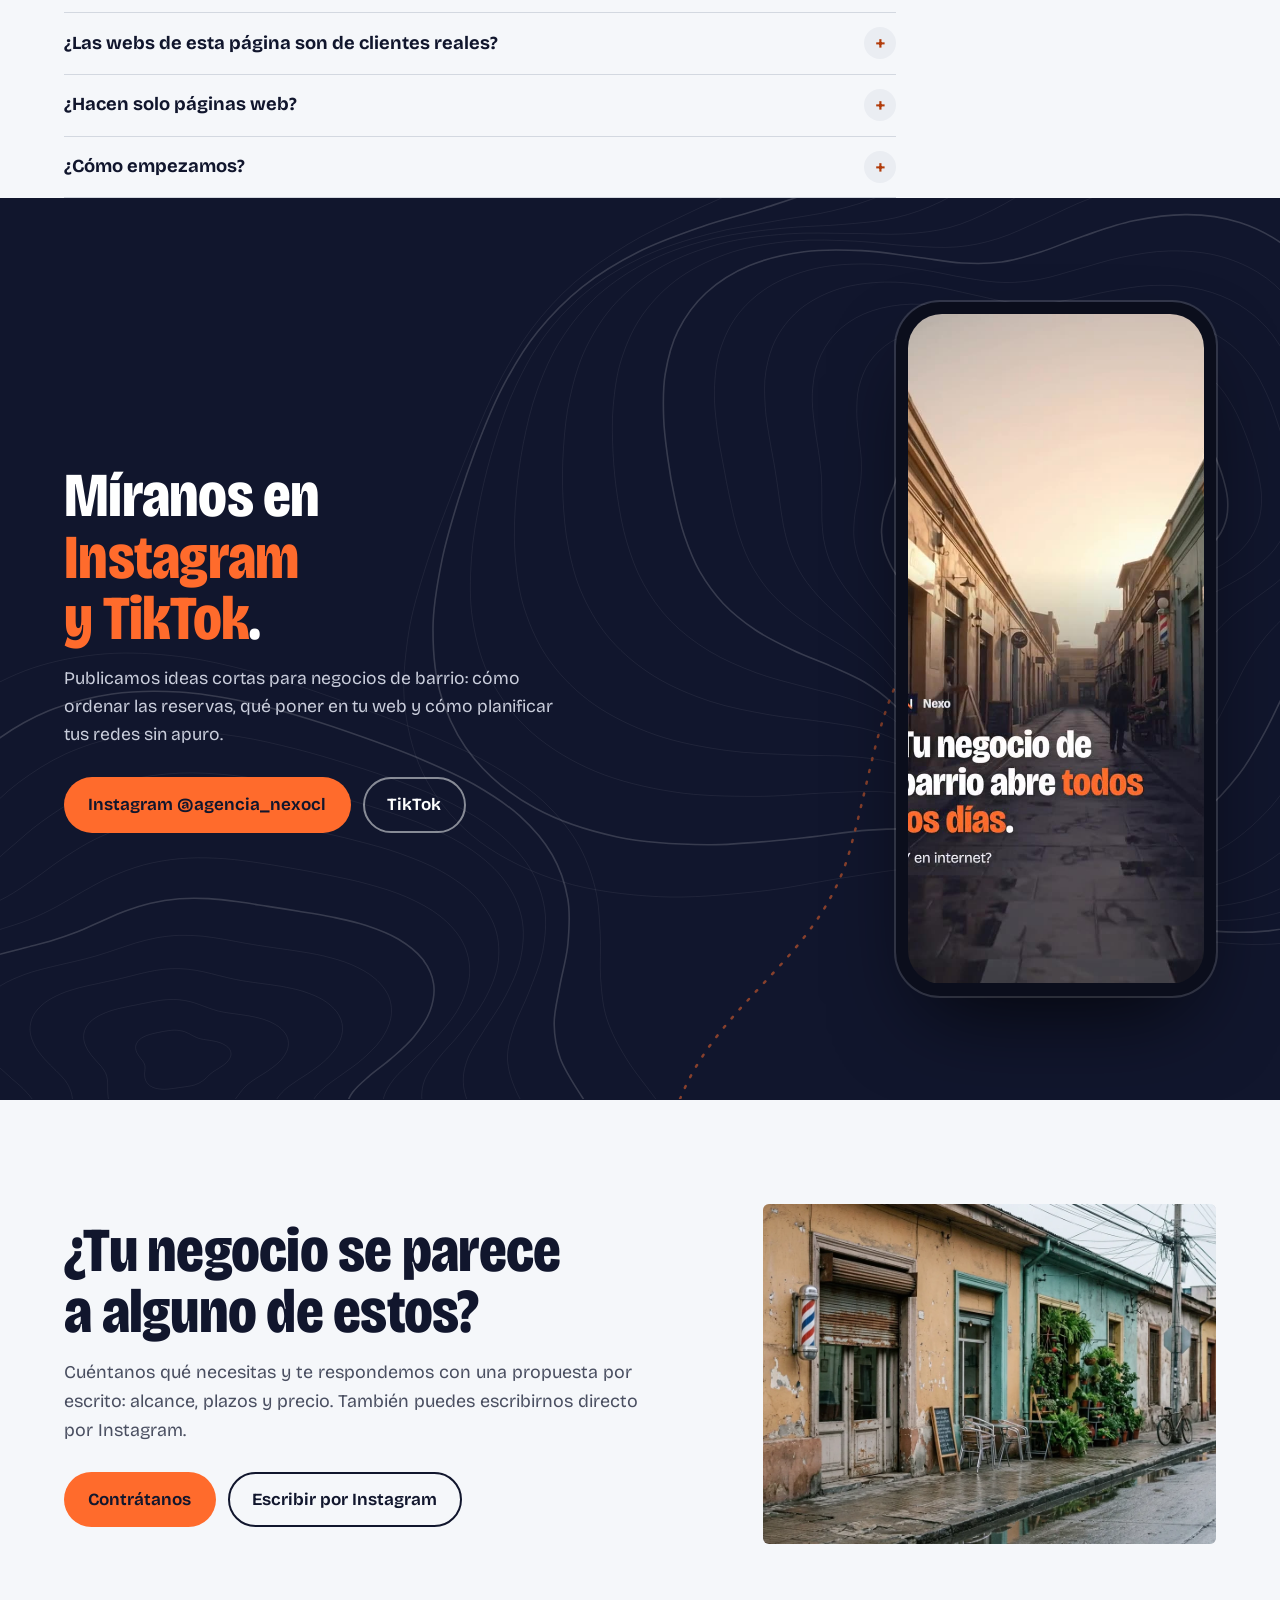
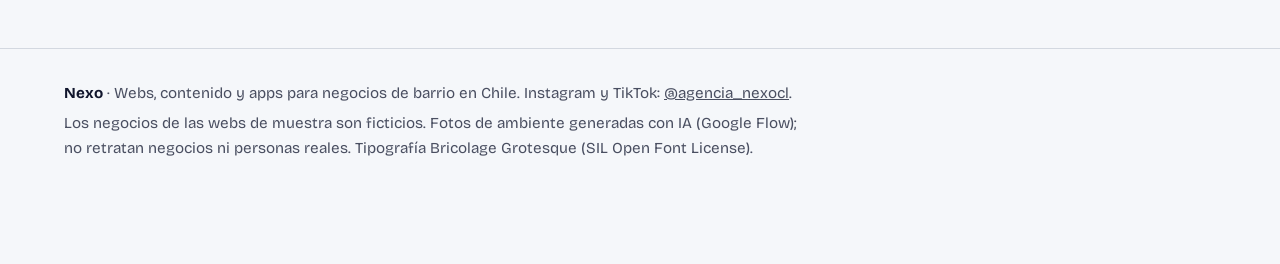
==== commit 722c2489: "Agrega preguntas frecuentes, imagen para compartir, datos para Google, sitemap y robots Co-Authored-" ====
--- a/index.html
+++ b/index.html
@@ -7,7 +7,15 @@
   <meta name="description" content="Nexo hace webs, contenido para redes e identidad visual para negocios de barrio en Chile. Mira cinco webs de muestra y pide tu propuesta.">
   <meta property="og:title" content="Nexo · Webs, contenido y apps para negocios de barrio">
   <meta property="og:description" content="Mira cinco webs de muestra y pide tu propuesta.">
-  <meta property="og:image" content="portal/nexo-perfil.png">
+  <meta property="og:image" content="https://bastimoncayo-coder.github.io/nexo/portal/nexo-og.png">
+  <meta property="og:image:width" content="1200">
+  <meta property="og:image:height" content="630">
+  <meta property="og:url" content="https://bastimoncayo-coder.github.io/nexo/">
+  <meta property="og:type" content="website">
+  <meta property="og:locale" content="es_CL">
+  <meta name="twitter:card" content="summary_large_image">
+  <link rel="canonical" href="https://bastimoncayo-coder.github.io/nexo/">
+  <script type="application/ld+json">{"@context":"https://schema.org","@type":"ProfessionalService","name":"Nexo","description":"Webs, contenido para redes, identidad visual y apps de gestión para negocios de barrio en Chile.","url":"https://bastimoncayo-coder.github.io/nexo/","image":"https://bastimoncayo-coder.github.io/nexo/portal/nexo-og.png","areaServed":"CL","sameAs":["https://www.instagram.com/agencia_nexocl/","https://www.tiktok.com/@agencia_nexocl"]}</script>
   <meta name="theme-color" content="#12162B">
   <link rel="icon" href="app/assets/icono.svg" type="image/svg+xml">
   <link rel="preload" href="portal/assets/fonts/bricolage-grotesque-latin-standard.woff2" as="font" type="font/woff2" crossorigin>
@@ -218,6 +226,17 @@
       </div>
     </section>
 
+    <section class="faq" aria-labelledby="t-faq">
+      <div class="cabecera"><h2 id="t-faq">Preguntas frecuentes</h2></div>
+      <div class="faq__lista">
+        <details><summary>¿Cuánto cuesta?</summary><p>Depende de lo que necesites. Te mandamos una propuesta por escrito con alcance, plazos y precio total antes de empezar. Pedirla no tiene costo.</p></details>
+        <details><summary>¿Qué necesito tener listo?</summary><p>Nada obligatorio. Si tienes logo, fotos o textos, los usamos; si no, los preparamos contigo.</p></details>
+        <details><summary>¿Las webs de esta página son de clientes reales?</summary><p>No. Son negocios de muestra que creamos para mostrar cómo trabajamos, y funcionan de verdad: puedes reservar, filtrar y probar sus formularios.</p></details>
+        <details><summary>¿Hacen solo páginas web?</summary><p>También contenido para redes, identidad visual y una app para organizar clientes, calendario editorial y aprobaciones.</p></details>
+        <details><summary>¿Cómo empezamos?</summary><p>Escríbenos por mensaje directo en Instagram o completa «Contrátanos». Te respondemos con preguntas o con una propuesta.</p></details>
+      </div>
+    </section>
+
     <section class="redes" aria-labelledby="t-redes">
       <img class="portada__curvas" src="portal/assets/curvas.svg" alt="" aria-hidden="true">
       <div class="redes__interior">
--- a/portal/portal.css
+++ b/portal/portal.css
@@ -165,6 +165,16 @@
 .rumbo__foto img { display: block; width: 100%; aspect-ratio: 4 / 3; object-fit: cover; object-position: 30% 50%; border-radius: 6px; background: var(--carta-2); }
 @media (min-width: 960px) { .rumbo { grid-template-columns: minmax(0, 7fr) minmax(0, 5fr); } }
 
+/* Preguntas frecuentes (solo en la versión pública) */
+.faq { max-width: 1440px; margin: 0 auto; padding: clamp(3.5rem, 9vw, 6.5rem) var(--margen) 0; }
+.faq__lista { max-width: 52rem; border-top: 1px solid var(--linea); }
+.faq details { border-bottom: 1px solid var(--linea); }
+.faq summary { cursor: pointer; list-style: none; display: flex; justify-content: space-between; align-items: center; gap: 1rem; min-height: 56px; padding: .9rem 0; font-weight: 700; font-size: 1.15rem; }
+.faq summary::-webkit-details-marker { display: none; }
+.faq summary::after { content: '+'; flex: none; width: 2rem; height: 2rem; display: grid; place-items: center; border-radius: 50%; background: var(--carta-2); color: var(--ruta-texto); font-size: 1.3rem; font-weight: 600; }
+.faq details[open] summary::after { content: '–'; background: var(--ruta); color: var(--noche); }
+.faq details p { margin: 0 0 1.1rem; color: var(--tinta-suave); max-width: 62ch; }
+
 /* En redes: el reel dentro de un teléfono (solo en la versión pública) */
 .redes { background: var(--noche); color: #fff; position: relative; overflow: clip; isolation: isolate; padding: clamp(3.5rem, 9vw, 6.5rem) var(--margen); }
 .redes .portada__curvas { z-index: -1; opacity: .5; }
